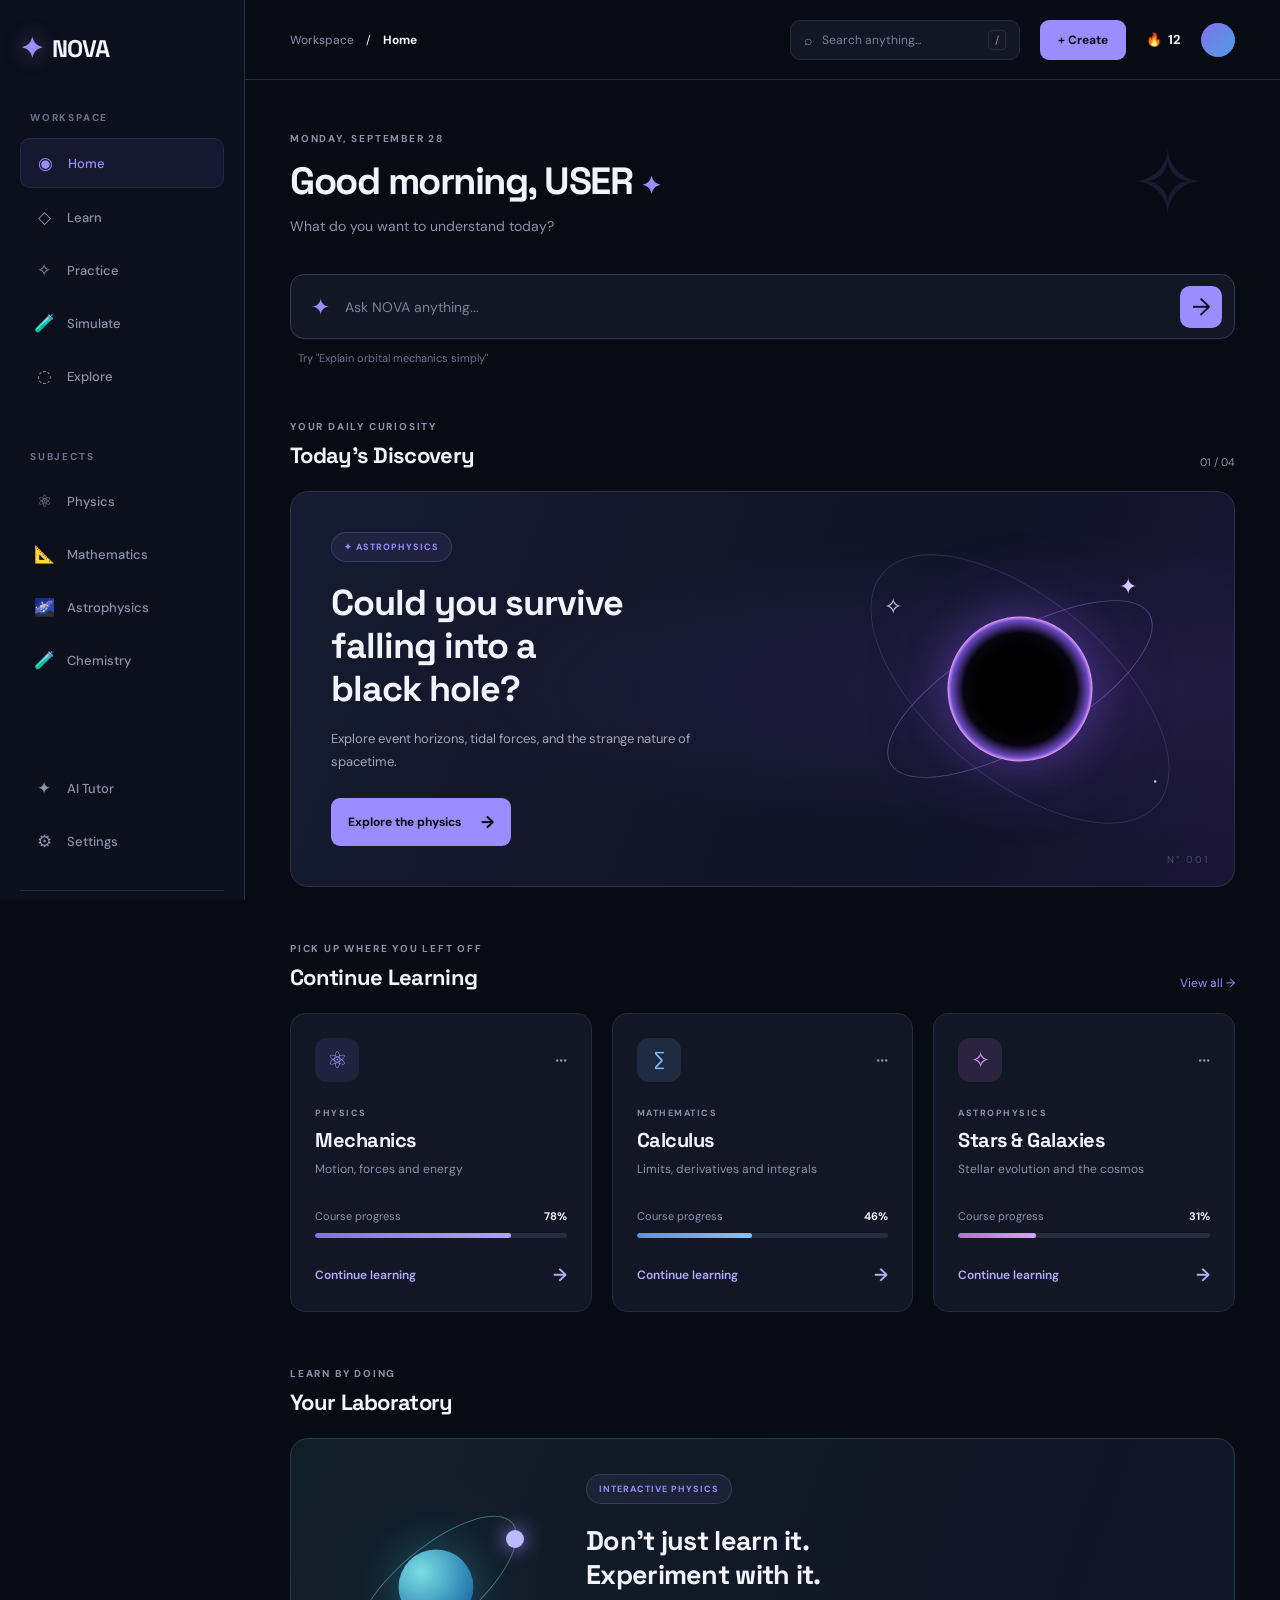
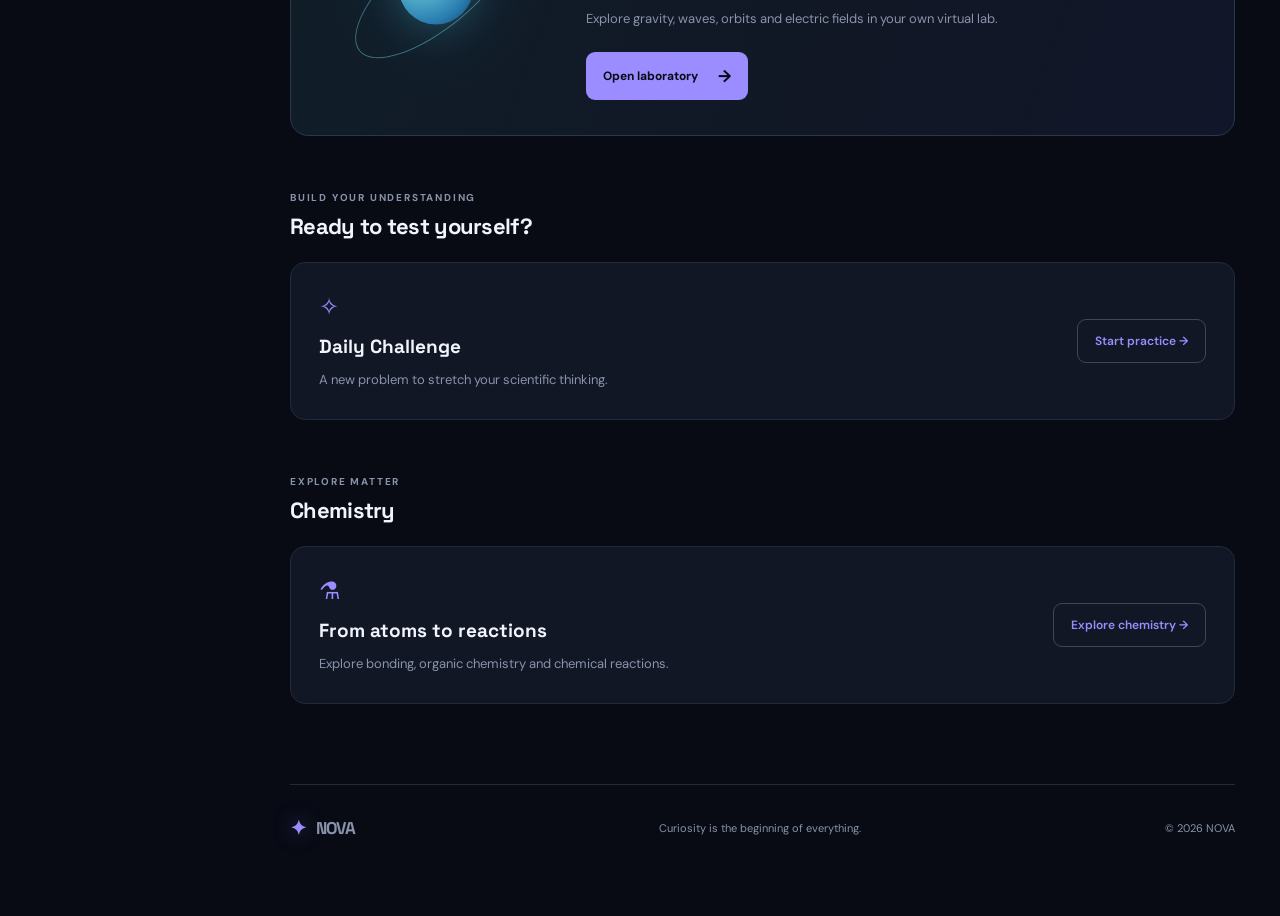
==== index.html @ d4493f66 "Add files via upload" ====
<!DOCTYPE html>
<html lang="en">

<head>
    <meta charset="UTF-8">
    <meta name="viewport" content="width=device-width, initial-scale=1.0">

    <title>NOVA | Learn Beyond</title>

    <meta name="description" content="Explore physics, mathematics, astrophysics and chemistry with NOVA.">

    <!-- Connect the CSS file -->
    <link rel="stylesheet" href="style.css">

    <!-- Space-inspired font -->
    <link rel="preconnect" href="https://fonts.googleapis.com">
    <link rel="preconnect" href="https://fonts.gstatic.com" crossorigin>
    <link
        href="https://fonts.googleapis.com/css2?family=DM+Sans:wght@400;500;600;700&family=Space+Grotesk:wght@400;500;600;700&display=swap"
        rel="stylesheet">
</head>

<body>

    <div class="planet-background"></div>

    <!-- SIDEBAR -->
    <aside class="sidebar">

        <a href="#" class="logo">
            <span class="logo-symbol">✦</span>
            NOVA
        </a>

        <p class="nav-label">WORKSPACE</p>

        <nav class="sidebar-nav">

            <a href="#home" class="nav-item active">
                <span>◉</span> Home
            </a>

            <a href="#learn" class="nav-item">
                <span>◇</span> Learn
            </a>

            <a href="#practice" class="nav-item">
                <span>✧</span> Practice
            </a>

            <a href="#lab" class="nav-item">
                <span>🧪</span> Simulate
            </a>

            <a href="#explore" class="nav-item">
                <span>◌</span> Explore
            </a>

        </nav>

        <div class="sidebar-divider"></div>

        <p class="nav-label">SUBJECTS</p>

        <nav class="sidebar-nav">

            <a href="#physics" class="nav-item">
                <span>⚛</span> Physics
            </a>

            <a href="#mathematics" class="nav-item">
                <span>📐</span> Mathematics
            </a>

            <a href="#astrophysics" class="nav-item">
                <span>🌌</span> Astrophysics
            </a>

            <a href="#chemistry" class="nav-item">
                <span>🧪</span> Chemistry
            </a>

        </nav>

        <div class="sidebar-spacer"></div>

        <div class="sidebar-divider"></div>

        <nav class="sidebar-nav">

            <a href="#ai-tutor" class="nav-item">
                <span>✦</span> AI Tutor
            </a>

            <button type="button" class="nav-item" id="settings-button"
                onclick="document.getElementById('settings-overlay').style.display='flex'">
                <span>⚙</span> Settings
            </button>

        </nav>

        <div class="sidebar-profile">
            <div class="avatar">A</div>

            <div>
                <strong>USER</strong>
                <p>Explorer</p>
            </div>

            <span class="profile-menu">···</span>
        </div>

    </aside>


    <!-- MAIN APPLICATION -->
    <div class="app">

        <!-- TOP BAR -->
        <header class="topbar">

            <div class="breadcrumb">
                <span class="muted">Workspace</span>
                <span>/</span>
                <strong>Home</strong>
            </div>

            <div class="topbar-right">

                <form class="search-box" id="search-form">
                    <span>⌕</span>

                    <input type="search" id="search-input" placeholder="Search anything..." aria-label="Search NOVA">

                    <span class="search-shortcut">/</span>
                </form>

                <button class="create-button" id="create-button">
                    + Create
                </button>

                <div class="streak">
                    <span>🔥</span>
                    <strong>12</strong>
                </div>

                <div class="top-avatar"></div>

            </div>

        </header>


        <!-- DASHBOARD CONTENT -->
        <main id="home" class="dashboard">

            <!-- WELCOME -->
            <section class="welcome">

                <div>
                    <p class="eyebrow">MONDAY, SEPTEMBER 28</p>

                    <h1>Good morning, USER <span>✦</span></h1>

                    <p class="welcome-subtitle">
                        What do you want to understand today?
                    </p>
                </div>

                <div class="welcome-decoration">
                    ✧
                </div>

            </section>


            <!-- ASK NOVA -->
            <section class="ask-section" id="ai-tutor">

                <form id="ask-form" class="ask-box">

                    <span class="ask-icon">✦</span>

                    <input type="text" id="ask-input" placeholder="Ask NOVA anything..."
                        aria-label="Ask NOVA a question">

                    <button type="submit" class="ask-button">
                        →
                    </button>

                </form>

                <p class="ask-hint">
                    Try "Explain orbital mechanics simply"
                </p>

            </section>


            <!-- TODAY'S DISCOVERY -->
            <section class="section" id="explore">

                <div class="section-heading">
                    <div>
                        <p class="eyebrow">YOUR DAILY CURIOSITY</p>
                        <h2>Today's Discovery</h2>
                    </div>

                    <span class="section-number">01 / 04</span>
                </div>

                <article class="discovery-card">

                    <div class="discovery-content">

                        <span class="discovery-tag">
                            ✦ ASTROPHYSICS
                        </span>

                        <h3>
                            Could you survive<br>
                            falling into a<br>
                            black hole?
                        </h3>

                        <p>
                            Explore event horizons, tidal forces,
                            and the strange nature of spacetime.
                        </p>

                        <a href="#astrophysics" class="primary-button">
                            Explore the physics <span>→</span>
                        </a>

                    </div>

                    <div class="discovery-visual">
                        <div class="orbit orbit-one"></div>
                        <div class="orbit orbit-two"></div>
                        <div class="black-hole"></div>
                        <div class="star star-one">✦</div>
                        <div class="star star-two">·</div>
                        <div class="star star-three">✧</div>
                    </div>

                    <span class="discovery-index">N° 001</span>

                </article>

            </section>


            <!-- CONTINUE LEARNING -->
            <section class="section" id="learn">

                <div class="section-heading">

                    <div>
                        <p class="eyebrow">PICK UP WHERE YOU LEFT OFF</p>
                        <h2>Continue Learning</h2>
                    </div>

                    <a href="#subjects" class="text-link">
                        View all <span>→</span>
                    </a>

                </div>

                <div class="learning-grid" id="subjects">

                    <!-- PHYSICS -->
                    <article class="learning-card" id="physics">

                        <div class="card-top">
                            <span class="subject-icon physics-icon">⚛</span>
                            <span class="card-menu">···</span>
                        </div>

                        <p class="card-category">PHYSICS</p>

                        <h3>Mechanics</h3>

                        <p class="card-description">
                            Motion, forces and energy
                        </p>

                        <div class="progress-info">
                            <span>Course progress</span>
                            <strong>78%</strong>
                        </div>

                        <div class="progress-track">
                            <div class="progress-fill physics-progress"></div>
                        </div>

                        <a href="#physics" class="card-link">
                            Continue learning <span>→</span>
                        </a>

                    </article>


                    <!-- MATHEMATICS -->
                    <article class="learning-card" id="mathematics">

                        <div class="card-top">
                            <span class="subject-icon maths-icon">∑</span>
                            <span class="card-menu">···</span>
                        </div>

                        <p class="card-category">MATHEMATICS</p>

                        <h3>Calculus</h3>

                        <p class="card-description">
                            Limits, derivatives and integrals
                        </p>

                        <div class="progress-info">
                            <span>Course progress</span>
                            <strong>46%</strong>
                        </div>

                        <div class="progress-track">
                            <div class="progress-fill maths-progress"></div>
                        </div>

                        <a href="#mathematics" class="card-link">
                            Continue learning <span>→</span>
                        </a>

                    </article>


                    <!-- ASTROPHYSICS -->
                    <article class="learning-card" id="astrophysics">

                        <div class="card-top">
                            <span class="subject-icon astro-icon">✧</span>
                            <span class="card-menu">···</span>
                        </div>

                        <p class="card-category">ASTROPHYSICS</p>

                        <h3>Stars & Galaxies</h3>

                        <p class="card-description">
                            Stellar evolution and the cosmos
                        </p>

                        <div class="progress-info">
                            <span>Course progress</span>
                            <strong>31%</strong>
                        </div>

                        <div class="progress-track">
                            <div class="progress-fill astro-progress"></div>
                        </div>

                        <a href="#astrophysics" class="card-link">
                            Continue learning <span>→</span>
                        </a>

                    </article>

                </div>

            </section>


            <!-- LABORATORY -->
            <section class="section" id="lab">

                <div class="section-heading">
                    <div>
                        <p class="eyebrow">LEARN BY DOING</p>
                        <h2>Your Laboratory</h2>
                    </div>
                </div>

                <article class="lab-card">

                    <div class="lab-visual">
                        <div class="lab-orbit"></div>
                        <div class="lab-planet"></div>
                        <div class="lab-moon"></div>
                    </div>

                    <div class="lab-content">

                        <span class="discovery-tag">
                            INTERACTIVE PHYSICS
                        </span>

                        <h3>Don't just learn it.<br>Experiment with it.</h3>

                        <p>
                            Explore gravity, waves, orbits and
                            electric fields in your own virtual lab.
                        </p>

                        <a href="#lab" class="primary-button">
                            Open laboratory <span>→</span>
                        </a>

                    </div>

                </article>

            </section>


            <!-- PRACTICE -->
            <section class="section" id="practice">

                <div class="section-heading">
                    <div>
                        <p class="eyebrow">BUILD YOUR UNDERSTANDING</p>
                        <h2>Ready to test yourself?</h2>
                    </div>
                </div>

                <div class="practice-card">
                    <div>
                        <span class="practice-icon">✧</span>
                        <h3>Daily Challenge</h3>
                        <p>
                            A new problem to stretch your scientific thinking.
                        </p>
                    </div>

                    <a href="#practice" class="secondary-button">
                        Start practice →
                    </a>
                </div>

            </section>


            <!-- CHEMISTRY -->
            <section class="section" id="chemistry">

                <div class="section-heading">
                    <div>
                        <p class="eyebrow">EXPLORE MATTER</p>
                        <h2>Chemistry</h2>
                    </div>
                </div>

                <div class="practice-card">
                    <div>
                        <span class="practice-icon">⚗</span>
                        <h3>From atoms to reactions</h3>
                        <p>
                            Explore bonding, organic chemistry and chemical reactions.
                        </p>
                    </div>

                    <a href="#chemistry" class="secondary-button">
                        Explore chemistry →
                    </a>
                </div>

            </section>


            <!-- FOOTER -->
            <footer class="footer">
                <a href="#home" class="logo">
                    <span class="logo-symbol">✦</span>
                    NOVA
                </a>

                <p>Curiosity is the beginning of everything.</p>

                <span>© 2026 NOVA</span>
            </footer>

        </main>

    </div>


    <!-- Connect JavaScript -->
    <!-- APPEARANCE SETTINGS PANEL -->

    <div class="settings-overlay" id="settings-overlay">

        <section class="settings-panel" id="settings-panel" role="dialog" aria-modal="true"
            aria-labelledby="settings-title">

            <div class="settings-header">
                <div>
                    <p class="eyebrow">PERSONALISE YOUR UNIVERSE</p>
                    <h2 id="settings-title">Appearance</h2>
                </div>
                <button class="settings-close" id="settings-close"
                    onclick="document.getElementById('settings-overlay').style.display='none'"
                    aria-label="Close settings">
                    ×
                </button>
            </div>

            <!-- THEMES -->
            <div class="settings-section">
                <h3>Choose your universe</h3>
                <p class="settings-description">
                    Every universe has its own colours and background.
                </p>

                <div class="theme-grid">

                    <button class="theme-option" data-theme="nova">
                        <span class="theme-preview preview-nova">
                            <span>✦</span>
                        </span>
                        <span class="theme-name">NOVA</span>
                        <span class="theme-subtitle">Cosmic purple</span>
                    </button>

                    <button class="theme-option" data-theme="ocean">
                        <span class="theme-preview preview-ocean">
                            <span>≈</span>
                        </span>
                        <span class="theme-name">Ocean</span>
                        <span class="theme-subtitle">Deep blue</span>
                    </button>

                    <button class="theme-option" data-theme="midnight">
                        <span class="theme-preview preview-midnight">
                            <span>☾</span>
                        </span>
                        <span class="theme-name">Midnight</span>
                        <span class="theme-subtitle">Dark minimal</span>
                    </button>

                    <button class="theme-option" data-theme="forest">
                        <span class="theme-preview preview-forest">
                            <span>♧</span>
                        </span>
                        <span class="theme-name">Forest</span>
                        <span class="theme-subtitle">Emerald green</span>
                    </button>

                    <button class="theme-option" data-theme="solar">
                        <span class="theme-preview preview-solar">
                            <span>☼</span>
                        </span>
                        <span class="theme-name">Solar</span>
                        <span class="theme-subtitle">Solar flare</span>
                    </button>

                </div>
            </div>

            <!-- LIGHT AND DARK MODE -->
            <div class="settings-section">
                <h3>Appearance mode</h3>

                <div class="mode-options">

                    <button class="mode-option" data-mode="dark">
                        <span>☾</span>
                        Dark
                    </button>

                    <button class="mode-option" data-mode="light">
                        <span>☀</span>
                        Light
                    </button>

                </div>
            </div>

            <!-- ACCENT COLOUR -->
            <div class="settings-section">
                <h3>Accent colour</h3>
                <p class="settings-description">
                    Choose the colour of your buttons, highlights and icons.
                </p>

                <div class="accent-options">

                    <button class="accent-option" data-accent="#9b8cff" style="--swatch: #9b8cff"
                        aria-label="Purple accent"></button>

                    <button class="accent-option" data-accent="#43c6f5" style="--swatch: #43c6f5"
                        aria-label="Blue accent"></button>

                    <button class="accent-option" data-accent="#61d6a0" style="--swatch: #61d6a0"
                        aria-label="Green accent"></button>

                    <button class="accent-option" data-accent="#ff9565" style="--swatch: #ff9565"
                        aria-label="Orange accent"></button>

                    <button class="accent-option" data-accent="#f071b8" style="--swatch: #f071b8"
                        aria-label="Pink accent"></button>

                </div>

                <button class="reset-appearance" id="reset-appearance">
                    Reset appearance
                </button>
            </div>

        </section>

    </div>

    <!-- Connect JavaScript -->
    <script src="script.js"></script>

</body>

</html>
---- style.css ----
/* =====================================
   1. GLOBAL SETTINGS
===================================== */

/* =====================================
   1. NOVA DEFAULT THEME
===================================== */

:root {
    --background: #080b14;
    --sidebar: #0c101c;
    --surface: #111725;
    --surface-hover: #171f30;
    --border: #222b3d;

    --text: #f2f4fc;
    --muted: #8993a9;

    --purple: #9b8cff;
    --blue: #7aabff;
    --cyan: #6fe4e0;

    --accent: var(--purple);

    --theme-background: url("./images/planet.jpg");
}

/* =====================================
   2. OCEAN THEME
===================================== */

:root[data-theme="ocean"] {
    --background: #07111e;
    --sidebar: #091827;
    --surface: #0e2032;
    --surface-hover: #142b40;
    --border: #1e3a52;

    --text: #e8f5ff;
    --muted: #8baabd;

    --accent: #43c6f5;
    --purple: var(--accent);
    --blue: #64aaff;
    --cyan: #6fe4e0;

    --theme-background: url("./images/ocean.jpg");
}

/* =====================================
   3. MIDNIGHT THEME
===================================== */

:root[data-theme="midnight"] {
    --background: #050507;
    --sidebar: #09090e;
    --surface: #101015;
    --surface-hover: #1a1a23;
    --border: #292934;

    --text: #f1f1f7;
    --muted: #9292a5;

    --accent: #b3b3c7;
    --purple: var(--accent);
    --blue: #9292b8;
    --cyan: #c5c5d8;

    --theme-background: url("./images/midnight.jpg");
}

/* =====================================
   4. FOREST THEME
===================================== */

:root[data-theme="forest"] {
    --background: #09130f;
    --sidebar: #0c1a14;
    --surface: #12221a;
    --surface-hover: #1a3024;
    --border: #294333;

    --text: #eaf7ef;
    --muted: #91ad9b;

    --accent: #61d6a0;
    --purple: var(--accent);
    --blue: #91d8b4;
    --cyan: #a0edca;

    --theme-background: url("./images/forest.jpg");
}

/* =====================================
   5. SOLAR THEME
===================================== */

:root[data-theme="solar"] {
    --background: #160d0b;
    --sidebar: #20110e;
    --surface: #291714;
    --surface-hover: #382019;
    --border: #543127;

    --text: #fff0e9;
    --muted: #c19a8c;

    --accent: #ff9565;
    --purple: var(--accent);
    --blue: #ffb16d;
    --cyan: #ffcc91;

    --theme-background: url("./images/solar.jpg");
}

/* =====================================
   6. LIGHT MODE
===================================== */

:root[data-mode="light"] {
    --background: #f3f5fa;
    --sidebar: #ffffff;
    --surface: #ffffff;
    --surface-hover: #e9edf5;
    --border: #dce2ed;

    --text: #172033;
    --muted: #65718a;
}

/* LIGHT MODE */

:root[data-mode="light"] {
    --background: #f3f5fa;
    --sidebar: #ffffff;
    --surface: #ffffff;
    --surface-hover: #e9edf5;
    --border: #dce2ed;

    --text: #172033;
    --muted: #65718a;
}

* {
    margin: 0;
    padding: 0;
    box-sizing: border-box;
}

html {
    scroll-behavior: smooth;
    scroll-padding-top: 90px;
}

body {

    font-family: "DM Sans", sans-serif;
    background: var(--background);
    color: var(--text);
    min-height: 100vh;
    font-size: 14px;
    position: relative;

}

header,
main,
footer,
.sidebar,
.topbar {
    position: relative;
    z-index: 1;
}

h1,
h2,
h3,
.logo {
    font-family: "Space Grotesk", sans-serif;
}

a {
    text-decoration: none;
    color: inherit;
}

button,
input {
    font: inherit;
}

button,
a {
    -webkit-tap-highlight-color: transparent;
}

button {
    cursor: pointer;
}

::selection {
    background: #7664e5;
    color: white;
}


/* =====================================
   2. SIDEBAR
===================================== */

.sidebar {
    position: fixed;
    top: 0;
    left: 0;
    width: 245px;
    height: 100vh;

    display: flex;
    flex-direction: column;

    padding: 30px 20px;

    background: var(--sidebar);
    border-right: 1px solid var(--border);

    z-index: 100;
    overflow-y: auto;
}

.logo {
    display: flex;
    align-items: center;
    gap: 10px;

    font-size: 24px;
    font-weight: 700;
    letter-spacing: -1px;

    margin-bottom: 45px;
}

.logo-symbol {
    color: var(--purple);
    font-size: 28px;

    text-shadow: 0 0 20px #9b8cff80;
}

.nav-label {
    font-size: 10px;
    font-weight: 700;
    letter-spacing: 1.8px;

    color: #69748c;

    margin: 0 0 14px 10px;
}

.sidebar-nav {
    display: flex;
    flex-direction: column;
    gap: 5px;
}

.nav-item {
    display: flex;
    align-items: center;
    gap: 13px;

    padding: 13px 14px;
    border-radius: 10px;

    color: var(--muted);
    font-size: 13px;
    font-weight: 500;

    transition: 0.2s ease;
}

.nav-item span {
    font-size: 17px;
    width: 20px;
    text-align: center;
}

.nav-item:hover {
    background: var(--surface-hover);
    color: var(--text);
}

.nav-item {
    width: 100%;
    border: none;
    background: transparent;
    text-align: left;
    font-family: inherit;
    cursor: pointer;
}

.nav-item.active {
    background: #8270ed18;
    color: var(--purple);
    border: 1px solid #8270ed25;
}

.sidebar-divider {
    height: 1px;
    background: var(--border);
    margin: 25px 0;
}

.sidebar-spacer {
    flex: 1;
    min-height: 30px;
}

.sidebar-profile {
    display: flex;
    align-items: center;
    gap: 12px;

    margin-top: 25px;
    padding: 15px 5px 0;

    border-top: 1px solid var(--border);
}

.avatar,
.top-avatar {
    display: grid;
    place-items: center;

    width: 38px;
    height: 38px;
    border-radius: 50%;

    background: linear-gradient(135deg, #8171e8, #4c9fe6);
    color: white;

    font-weight: 700;
}

.sidebar-profile strong {
    font-size: 13px;
}

.sidebar-profile p {
    color: var(--muted);
    font-size: 11px;
    margin-top: 3px;
}

.profile-menu {
    margin-left: auto;
    color: var(--muted);
    font-size: 20px;
}


/* =====================================
   3. MAIN APPLICATION AND TOPBAR
===================================== */

.app {
    margin-left: 245px;
    min-height: 100vh;

    position: relative;
    z-index: 1;
}

.topbar {
    height: 80px;

    display: flex;
    align-items: center;
    justify-content: space-between;

    padding: 0 45px;

    border-bottom: 1px solid var(--border);
    background: var(--background);

    position: sticky;
    top: 0;
    z-index: 50;

    backdrop-filter: blur(20px);
}

.breadcrumb {
    display: flex;
    align-items: center;
    gap: 12px;

    font-size: 12px;
}

.muted {
    color: var(--muted);
}

.topbar-right {
    display: flex;
    align-items: center;
    gap: 20px;
}

.search-box {
    display: flex;
    align-items: center;
    gap: 10px;

    width: 230px;
    height: 40px;

    padding: 0 13px;

    background: var(--surface);
    border: 1px solid var(--border);
    border-radius: 10px;

    color: var(--muted);
}

.search-box input {
    width: 100%;
    min-width: 0;

    background: transparent;
    border: none;
    outline: none;

    color: var(--text);
    font-size: 12px;
}

.search-box input::placeholder {
    color: #78839a;
}

.search-shortcut {
    border: 1px solid var(--border);
    border-radius: 4px;

    padding: 2px 6px;
    font-size: 11px;
}

.create-button {
    background: var(--purple);
    color: #0b0b16;

    border: none;
    border-radius: 9px;

    padding: 12px 18px;

    font-size: 12px;
    font-weight: 700;

    transition: 0.2s;
}

.create-button:hover {
    background: #b5aaff;
    transform: translateY(-1px);
}

.streak {
    display: flex;
    align-items: center;
    gap: 6px;

    font-size: 13px;
}

.top-avatar {
    width: 34px;
    height: 34px;
    font-size: 13px;
}


/* =====================================
   4. DASHBOARD WIDTH AND SPACING
===================================== */

.dashboard {
    max-width: 1450px;
    margin: 0 auto;
    padding: 45px;
}

.section {
    margin-top: 55px;
}

.eyebrow {
    font-size: 10px;
    font-weight: 700;
    letter-spacing: 1.8px;
    color: var(--muted);
}

.section-heading {
    display: flex;
    justify-content: space-between;
    align-items: end;

    margin-bottom: 22px;
}

.section-heading h2 {
    font-size: 22px;
    letter-spacing: -0.7px;

    margin-top: 8px;
}

.section-number {
    font-size: 11px;
    color: var(--muted);
}


/* =====================================
   5. WELCOME SECTION
===================================== */

.welcome {
    display: flex;
    justify-content: space-between;
    align-items: center;

    position: relative;
    margin-bottom: 32px;
}

.welcome h1 {
    font-size: clamp(27px, 3vw, 38px);
    letter-spacing: -1.5px;

    margin-top: 12px;
}

.welcome h1 span {
    color: var(--purple);
    font-size: 24px;
}

.welcome-subtitle {
    color: var(--muted);
    margin-top: 12px;
    font-size: 14px;
}

.welcome-decoration {
    font-size: 90px;
    color: #9b8cff20;
    padding-right: 30px;
}


/* =====================================
   6. ASK NOVA
===================================== */

.ask-section {
    margin-bottom: 50px;
}

.ask-box {
    display: flex;
    align-items: center;
    gap: 15px;

    padding: 10px 12px 10px 20px;

    min-height: 65px;

    background: var(--surface);
    border: 1px solid #343c53;
    border-radius: 14px;

    transition: border 0.2s, box-shadow 0.2s;
}

.ask-box:focus-within {
    border-color: var(--purple);
    box-shadow: 0 0 25px #9b8cff12;
}

.ask-icon {
    color: var(--purple);
    font-size: 23px;
}

.ask-box input {
    flex: 1;
    min-width: 0;

    background: transparent;
    border: none;
    outline: none;

    color: var(--text);
    font-size: 14px;
}

.ask-box input::placeholder {
    color: #78839a;
}

.ask-button {
    width: 42px;
    height: 42px;

    border: none;
    border-radius: 10px;

    background: var(--purple);
    color: #080b14;

    font-size: 24px;

    transition: 0.2s;
}

.ask-button:hover {
    background: #b5aaff;
    transform: translateX(2px);
}

.ask-hint {
    margin: 12px 0 0 8px;
    color: #68738b;
    font-size: 11px;
}


/* =====================================
   7. TODAY'S DISCOVERY CARD
===================================== */

.discovery-card {
    min-height: 350px;

    position: relative;
    overflow: hidden;

    display: flex;
    align-items: center;

    background:
        radial-gradient(ellipse at 80% 50%, #30235b80 0%, transparent 55%),
        linear-gradient(110deg, #151b30, #101426 65%, #1a1534);

    border: 1px solid #34304f;
    border-radius: 18px;

    padding: 40px;
}

.discovery-content {
    position: relative;
    z-index: 5;
    max-width: 480px;
}

.discovery-tag {
    display: inline-block;

    color: var(--purple);
    background: #9b8cff15;
    border: 1px solid #9b8cff35;
    border-radius: 30px;

    padding: 8px 12px;

    font-size: 9px;
    font-weight: 700;
    letter-spacing: 1px;
}

.discovery-content h3 {
    font-size: clamp(26px, 3vw, 36px);
    line-height: 1.2;
    letter-spacing: -1px;

    margin-top: 20px;
}

.discovery-content p {
    color: #a0a8be;
    font-size: 13px;
    line-height: 1.8;

    max-width: 380px;
    margin: 15px 0 25px;
}

.primary-button {
    display: inline-flex;
    align-items: center;
    gap: 20px;

    padding: 13px 17px;

    background: var(--purple);
    color: #080b14;

    border-radius: 9px;
    font-size: 12px;
    font-weight: 700;

    transition: 0.2s;
}

.primary-button:hover {
    background: #b5aaff;
    transform: translateY(-2px);
}

.primary-button span {
    font-size: 17px;
}

.discovery-index {
    position: absolute;
    right: 25px;
    bottom: 20px;

    color: #a0a8be60;
    font-size: 10px;
    letter-spacing: 2px;
}


/* Black hole illustration */

.discovery-visual {
    position: absolute;
    width: 390px;
    height: 390px;

    right: 2%;
    top: 50%;
    transform: translateY(-50%);
}

.black-hole {
    position: absolute;
    width: 145px;
    height: 145px;

    top: 50%;
    left: 50%;
    transform: translate(-50%, -50%);

    border-radius: 50%;

    background: radial-gradient(circle,
            #000 42%,
            #070511 55%,
            #6c4bc5 67%,
            #f0a5ff 71%,
            transparent 74%);

    box-shadow:
        0 0 45px #8d5bff60,
        0 0 100px #8d5bff25;
}

.orbit {
    position: absolute;

    width: 300px;
    height: 110px;

    top: 50%;
    left: 50%;

    border: 1px solid #a88aff65;
    border-radius: 50%;

    transform: translate(-50%, -50%) rotate(-30deg);
}

.orbit-two {
    width: 360px;
    height: 180px;

    transform: translate(-50%, -50%) rotate(40deg);
    border-color: #a88aff30;
}

.star {
    position: absolute;
    color: #d5c8ff;
    font-size: 22px;
}

.star-one {
    top: 20%;
    right: 20%;
}

.star-two {
    top: 70%;
    right: 15%;
}

.star-three {
    top: 25%;
    left: 15%;
}


/* =====================================
   8. LEARNING CARDS
===================================== */

.learning-grid {
    display: grid;
    grid-template-columns: repeat(3, minmax(0, 1fr));
    gap: 20px;
}

.learning-card {
    min-width: 0;

    padding: 24px;

    background: var(--surface);
    border: 1px solid var(--border);
    border-radius: 15px;

    transition: 0.25s;
}

.learning-card:hover {
    transform: translateY(-4px);
    background: var(--surface-hover);
    border-color: #414b65;
}

.card-top {
    display: flex;
    justify-content: space-between;
    align-items: center;
}

.subject-icon {
    display: grid;
    place-items: center;

    width: 44px;
    height: 44px;

    border-radius: 12px;
    font-size: 23px;
}

.physics-icon {
    background: #8a7aff20;
    color: #a99cff;
}

.maths-icon {
    background: #6faeff20;
    color: #80b8ff;
}

.astro-icon {
    background: #d17bff20;
    color: #d9a0ff;
}

.card-menu {
    font-size: 22px;
    color: var(--muted);
}

.card-category {
    font-size: 9px;
    font-weight: 700;
    letter-spacing: 1.5px;

    color: var(--muted);
    margin-top: 25px;
}

.learning-card h3 {
    font-size: 20px;
    margin-top: 8px;
    letter-spacing: -0.5px;
}

.card-description {
    font-size: 12px;
    color: var(--muted);
    margin-top: 8px;

    min-height: 18px;
}

.progress-info {
    display: flex;
    justify-content: space-between;

    margin-top: 30px;
    margin-bottom: 10px;

    font-size: 11px;
    color: var(--muted);
}

.progress-info strong {
    color: var(--text);
}

.progress-track {
    width: 100%;
    height: 5px;

    background: #252d3e;
    border-radius: 10px;
    overflow: hidden;
}

.progress-fill {
    height: 100%;
    border-radius: 10px;
}

.physics-progress {
    width: 78%;
    background: linear-gradient(90deg, #8270ed, #b1a4ff);
}

.maths-progress {
    width: 46%;
    background: linear-gradient(90deg, #5295e8, #85c3ff);
}

.astro-progress {
    width: 31%;
    background: linear-gradient(90deg, #ad70e8, #d5a2ff);
}

.card-link {
    display: flex;
    justify-content: space-between;
    align-items: center;

    margin-top: 25px;

    font-size: 12px;
    font-weight: 600;
    color: #b7aaff;

    transition: 0.2s;
}

.card-link:hover {
    color: white;
}

.card-link span {
    font-size: 18px;
}


/* =====================================
   9. LABORATORY CARD
===================================== */

.lab-card {
    display: flex;
    align-items: center;
    gap: 40px;

    min-height: 280px;

    background:
        linear-gradient(110deg, #101e28, #111725 60%, #12162a);

    border: 1px solid #273a4b;
    border-radius: 18px;

    overflow: hidden;
    padding: 35px;
}

.lab-content {
    flex: 1;
}

.lab-content h3 {
    font-size: 27px;
    line-height: 1.25;
    letter-spacing: -0.7px;

    margin-top: 20px;
}

.lab-content p {
    max-width: 430px;

    color: var(--muted);
    font-size: 13px;
    line-height: 1.8;

    margin: 15px 0 22px;
}


/* Orbit illustration */

.lab-visual {
    position: relative;
    flex: 0 0 220px;

    width: 220px;
    height: 220px;

    border-radius: 50%;

    background: radial-gradient(circle,
            #1b496030,
            transparent 70%);
}

.lab-orbit {
    position: absolute;

    width: 200px;
    height: 80px;

    top: 50%;
    left: 50%;

    border: 1px solid #70d8e075;
    border-radius: 50%;

    transform: translate(-50%, -50%) rotate(-40deg);
}

.lab-planet {
    position: absolute;

    width: 75px;
    height: 75px;

    top: 50%;
    left: 50%;

    transform: translate(-50%, -50%);

    background: radial-gradient(circle at 30% 30%,
            #7adfe4,
            #287baf 70%,
            #14395b);

    border-radius: 50%;
    box-shadow: 0 0 40px #54c9e350;
}

.lab-moon {
    position: absolute;

    width: 18px;
    height: 18px;

    top: 24%;
    right: 10%;

    border-radius: 50%;
    background: #c0b8ff;

    box-shadow: 0 0 20px #9b8cff;
}


/* =====================================
   10. PRACTICE AND CHEMISTRY CARDS
===================================== */

.text-link {
    color: var(--purple);
    font-size: 12px;
}

.practice-card {
    display: flex;
    justify-content: space-between;
    align-items: center;
    gap: 25px;

    padding: 28px;

    background: var(--surface);
    border: 1px solid var(--border);
    border-radius: 15px;
}

.practice-icon {
    display: inline-block;
    font-size: 24px;
    color: var(--purple);
    margin-bottom: 12px;
}

.practice-card h3 {
    font-size: 19px;
}

.practice-card p {
    margin-top: 10px;
    color: var(--muted);
    font-size: 13px;
    line-height: 1.7;
}

.secondary-button {
    flex-shrink: 0;

    display: inline-block;

    padding: 13px 17px;

    border: 1px solid #47415e;
    border-radius: 9px;

    color: var(--purple);
    font-size: 12px;
    font-weight: 600;

    transition: 0.2s;
}

.secondary-button:hover {
    background: #9b8cff15;
    border-color: var(--purple);
}


/* =====================================
   11. FOOTER
===================================== */

.footer {
    display: flex;
    align-items: center;
    justify-content: space-between;
    gap: 20px;

    margin-top: 80px;
    padding: 30px 0;

    border-top: 1px solid var(--border);

    color: var(--muted);
    font-size: 11px;
}

.footer .logo {
    font-size: 17px;
    margin: 0;
}

.footer .logo-symbol {
    font-size: 20px;
}


/* =====================================
   12. RESPONSIVE DESIGN
===================================== */

@media (max-width: 1200px) {

    .dashboard {
        padding: 35px 30px;
    }

    .topbar {
        padding: 0 30px;
    }

    .learning-grid {
        grid-template-columns: repeat(2, minmax(0, 1fr));
    }

    .discovery-visual {
        right: -10%;
        opacity: 0.7;
    }

}

@media (max-width: 900px) {

    .sidebar {
        width: 80px;
        padding: 25px 12px;
    }

    .sidebar .logo {
        justify-content: center;
        font-size: 0;
    }

    .sidebar .logo-symbol {
        font-size: 30px;
    }

    .nav-label,
    .nav-item,
    .sidebar-profile,
    .sidebar-divider {
        font-size: 0;
    }

    .nav-label {
        display: none;
    }

    .sidebar-nav {
        align-items: center;
    }

    .nav-item {
        justify-content: center;
        width: 48px;
        height: 48px;
        padding: 0;
    }

    .nav-item span {
        font-size: 20px;
    }

    .sidebar-profile {
        justify-content: center;
    }

    .sidebar-profile .avatar {
        flex-shrink: 0;
    }

    .app {
        margin-left: 80px;
    }

    .topbar {
        padding: 0 20px;
    }

    .breadcrumb {
        display: none;
    }

    .discovery-visual {
        opacity: 0.4;
        right: -20%;
    }

}

@media (max-width: 600px) {

    .sidebar {
        display: none;
    }

    .app {
        margin-left: 0;
    }

    .topbar {
        height: 65px;
        padding: 0 15px;
    }

    .topbar-right {
        gap: 10px;
        width: 100%;
    }

    .search-box {
        flex: 1;
        width: auto;
    }

    .create-button {
        padding: 10px;
        font-size: 11px;
    }

    .streak {
        display: none;
    }

    .dashboard {
        padding: 30px 18px;
    }

    .welcome h1 {
        font-size: 27px;
    }

    .welcome-decoration {
        display: none;
    }

    .section {
        margin-top: 40px;
    }

    .section-heading h2 {
        font-size: 20px;
    }

    .discovery-card {
        min-height: 420px;
        padding: 25px;
        align-items: flex-start;
    }

    .discovery-content {
        max-width: 100%;
    }

    .discovery-content h3 {
        font-size: 29px;
    }

    .discovery-visual {
        width: 260px;
        height: 260px;

        top: auto;
        bottom: -90px;
        right: -40px;

        transform: none;
        opacity: 0.5;
    }

    .black-hole {
        width: 100px;
        height: 100px;
    }

    .orbit {
        width: 240px;
        height: 90px;
    }

    .orbit-two {
        width: 260px;
        height: 130px;
    }

    .learning-grid {
        grid-template-columns: 1fr;
    }

    .learning-card {
        padding: 22px;
    }

    .lab-card {
        flex-direction: column;
        align-items: flex-start;
        padding: 25px;
        gap: 20px;
    }

    .lab-visual {
        align-self: center;
        flex-basis: 180px;
        width: 180px;
        height: 180px;
    }

    .lab-orbit {
        width: 170px;
    }

    .lab-content h3 {
        font-size: 24px;
    }

    .practice-card {
        flex-direction: column;
        align-items: flex-start;
    }

    .footer {
        flex-direction: column;
        align-items: flex-start;
    }

    /* =====================================
   13. NOVA PLANET BACKGROUND
===================================== */

}

/*background*/
/* NOVA PLANET BACKGROUND */

.planet-background {
    position: fixed;

    /* Fill the right half of the screen */
    top: 0;
    right: 0;

    width: 55vw;
    height: 100vh;

    background-image: var(--theme-background);
    background-size: cover;
    background-position: center;
    background-repeat: no-repeat;

    /* Fade the edges into the page */
    /* Softer fade on all edges */
    -webkit-mask-image:
        linear-gradient(to right, transparent 0%, black 45%, black 100%),
        linear-gradient(to bottom, transparent 0%, black 30%, black 75%, transparent 100%);

    mask-image:
        linear-gradient(to right, transparent 0%, black 45%, black 100%),
        linear-gradient(to bottom, transparent 0%, black 30%, black 75%, transparent 100%);

    mask-composite: intersect;
    -webkit-mask-composite: source-in;

    opacity: 0.6;

    z-index: 0;
    pointer-events: none;
}

/* =====================================
   NOVA APPEARANCE SETTINGS
===================================== */

/* Overlay */

.settings-overlay {
    position: fixed;
    inset: 0;

    display: none;
    justify-content: flex-end;

    background: rgba(0, 0, 0, 0.55);
    backdrop-filter: blur(5px);

    z-index: 1000;
}

.settings-overlay.open {
    display: flex;
}

/* Settings panel */

.settings-panel {
    width: 430px;
    max-width: 100%;
    height: 100%;

    overflow-y: auto;

    padding: 35px;

    background: var(--sidebar);
    color: var(--text);

    border-left: 1px solid var(--border);

    box-shadow: -20px 0 80px #00000030;

    animation: settingsSlideIn 0.25s ease;
}

@keyframes settingsSlideIn {
    from {
        transform: translateX(30px);
        opacity: 0;
    }

    to {
        transform: translateX(0);
        opacity: 1;
    }
}

/* Header */

.settings-header {
    display: flex;
    justify-content: space-between;
    align-items: flex-start;

    margin-bottom: 35px;
}

.settings-header h2 {
    font-size: 28px;
    margin-top: 10px;
}

.settings-close {
    width: 38px;
    height: 38px;

    border: 1px solid var(--border);
    border-radius: 10px;

    background: var(--surface);
    color: var(--text);

    font-size: 25px;

    cursor: pointer;
    transition: 0.2s;
}

.settings-close:hover {
    background: var(--surface-hover);
    border-color: var(--accent);
}

/* Sections */

.settings-section {
    margin-bottom: 35px;
}

.settings-section h3 {
    font-size: 15px;
    margin-bottom: 8px;
}

.settings-description {
    color: var(--muted);
    font-size: 12px;
    line-height: 1.6;

    margin-bottom: 18px;
}

/* Theme cards */

.theme-grid {
    display: grid;
    grid-template-columns: repeat(2, minmax(0, 1fr));
    gap: 12px;
}

.theme-option {
    display: flex;
    flex-direction: column;
    align-items: flex-start;

    padding: 10px;

    background: var(--surface);
    border: 1px solid var(--border);
    border-radius: 13px;

    color: var(--text);
    text-align: left;

    cursor: pointer;
    transition: 0.2s;
}

.theme-option:hover {
    background: var(--surface-hover);
    transform: translateY(-2px);
}

.theme-option.selected {
    border: 2px solid var(--accent);
    padding: 9px;

    box-shadow: 0 0 20px color-mix(in srgb, var(--accent) 12%, transparent);
}

/* Theme previews */

.theme-preview {
    display: grid;
    place-items: center;

    width: 100%;
    height: 90px;

    margin-bottom: 12px;

    border-radius: 8px;

    font-size: 32px;
    overflow: hidden;
}

.preview-nova {
    background:
        radial-gradient(circle at 70% 50%, #49318d, transparent 60%),
        #080b14;
    color: #b8aaff;
}

.preview-ocean {
    background:
        radial-gradient(circle at 70% 50%, #17608a, transparent 60%),
        #07111e;
    color: #43c6f5;
}

.preview-midnight {
    background:
        radial-gradient(circle at 70% 50%, #30303c, transparent 60%),
        #050507;
    color: #b3b3c7;
}

.preview-forest {
    background:
        radial-gradient(circle at 70% 50%, #205c3e, transparent 60%),
        #09130f;
    color: #61d6a0;
}

.preview-solar {
    background:
        radial-gradient(circle at 70% 50%, #a33e20, transparent 60%),
        #160d0b;
    color: #ff9565;
}

.theme-name {
    font-size: 13px;
    font-weight: 700;
}

.theme-subtitle {
    color: var(--muted);
    font-size: 10px;
    margin-top: 4px;
}

/* Light and dark mode */

.mode-options {
    display: grid;
    grid-template-columns: 1fr 1fr;
    gap: 12px;
}

.mode-option {
    display: flex;
    justify-content: center;
    align-items: center;
    gap: 10px;

    padding: 15px;

    background: var(--surface);
    border: 1px solid var(--border);
    border-radius: 10px;

    color: var(--text);
    font-size: 13px;
    font-weight: 600;

    cursor: pointer;
    transition: 0.2s;
}

.mode-option span {
    font-size: 18px;
}

.mode-option:hover {
    background: var(--surface-hover);
}

.mode-option.selected {
    border-color: var(--accent);
    color: var(--accent);
    background: var(--surface-hover);
}

/* Accent colours */

.accent-options {
    display: flex;
    flex-wrap: wrap;
    gap: 14px;
    margin-top: 15px;
}

.accent-option {
    width: 34px;
    height: 34px;

    border-radius: 50%;
    border: 3px solid var(--swatch);

    background: var(--swatch);
    outline: 2px solid transparent;
    outline-offset: 3px;

    cursor: pointer;
    transition: 0.2s;
}

.accent-option:hover {
    transform: scale(1.12);
}

.accent-option.selected {
    outline-color: var(--text);
}

/* Reset button */

.reset-appearance {
    margin-top: 25px;

    width: 100%;
    padding: 13px;

    background: transparent;
    border: 1px solid var(--border);
    border-radius: 10px;

    color: var(--muted);
    font-size: 12px;
    font-weight: 600;

    cursor: pointer;
    transition: 0.2s;
}

.reset-appearance:hover {
    color: var(--text);
    border-color: var(--accent);
}

/* Mobile */

@media (max-width: 600px) {
    .settings-panel {
        width: 100%;
        padding: 25px 20px;
    }

    .theme-preview {
        height: 75px;
    }
}

/* SETTINGS PANEL FIX */

.settings-overlay {
    position: fixed;
    inset: 0;
    display: none;
    justify-content: flex-end;
    background: rgba(0, 0, 0, 0.65);
    z-index: 99999;
}

.settings-overlay[style*="display: flex"] {
    display: flex !important;
}

.settings-panel {
    width: 430px;
    max-width: 100%;
    height: 100%;
    overflow-y: auto;
    background: var(--bg, #11111b);
    color: var(--text, white);
    padding: 30px;
    box-sizing: border-box;
}

.settings-close {
    cursor: pointer;
}
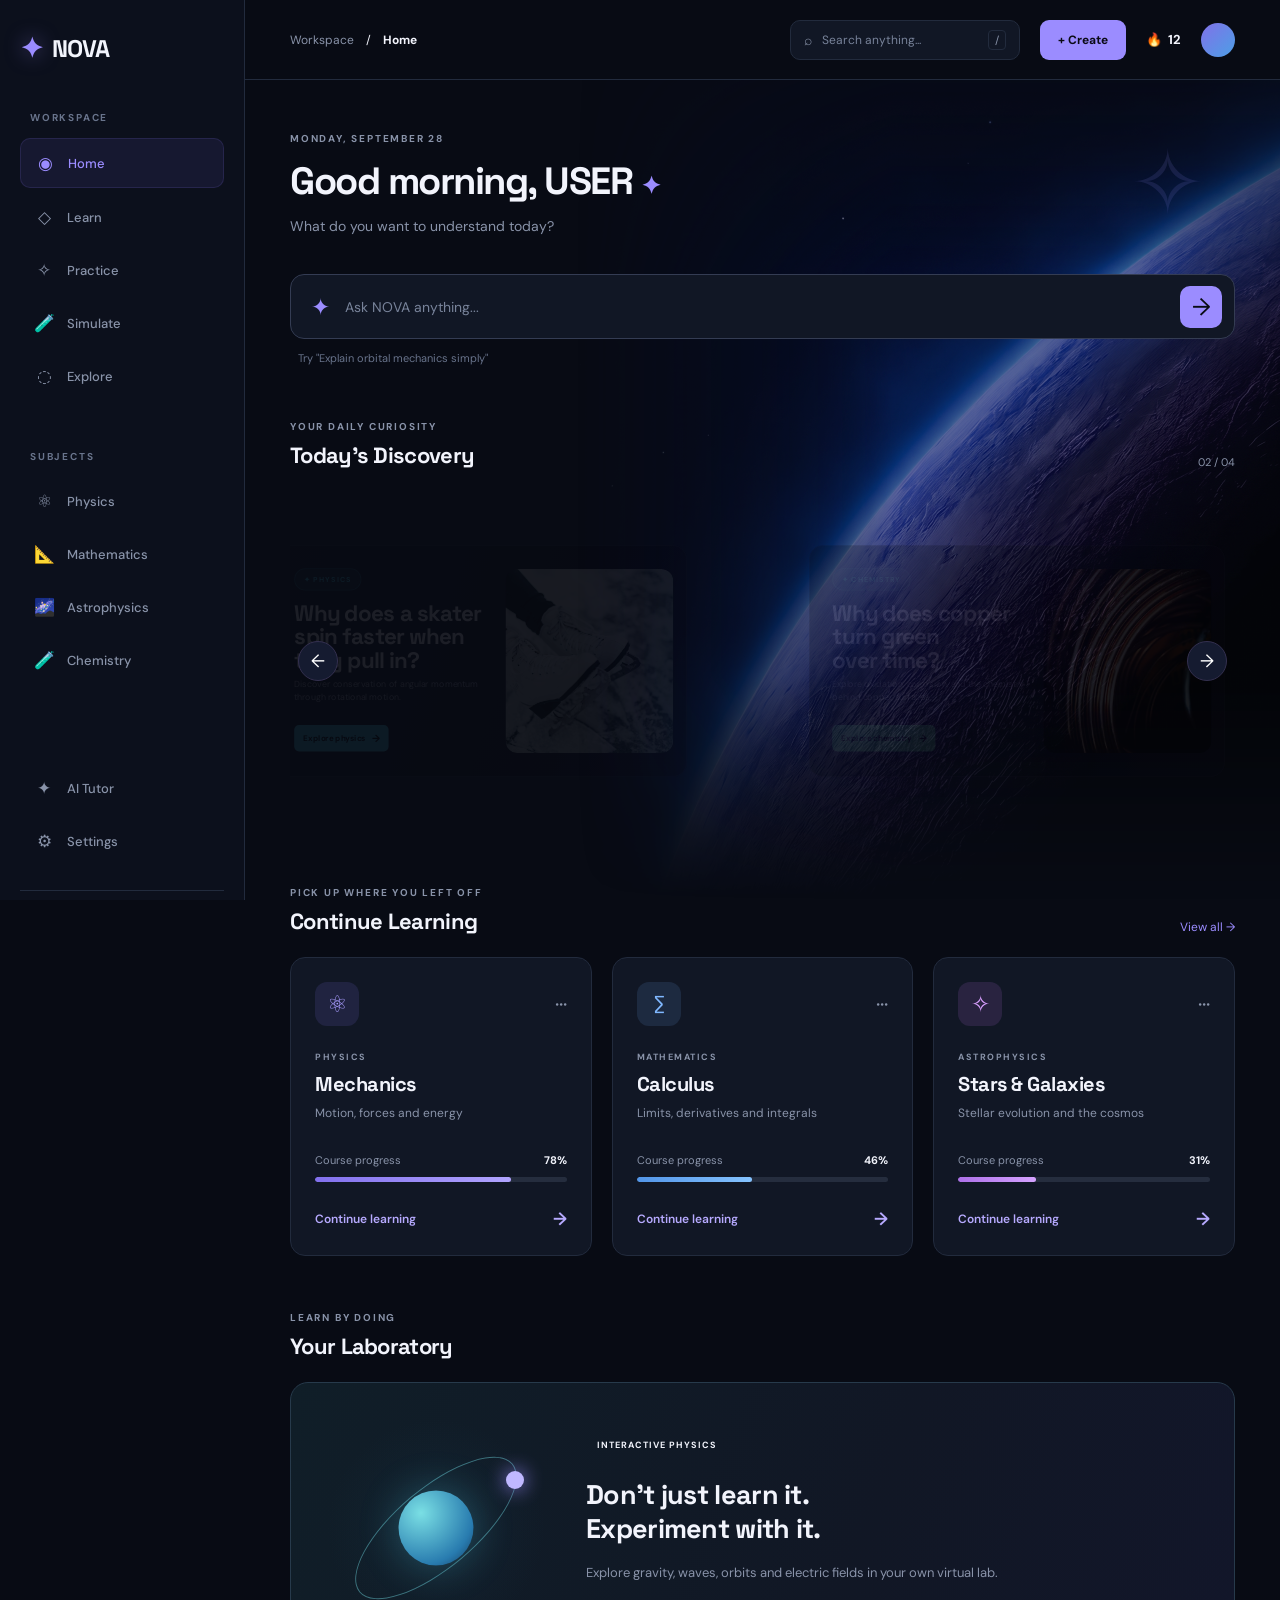
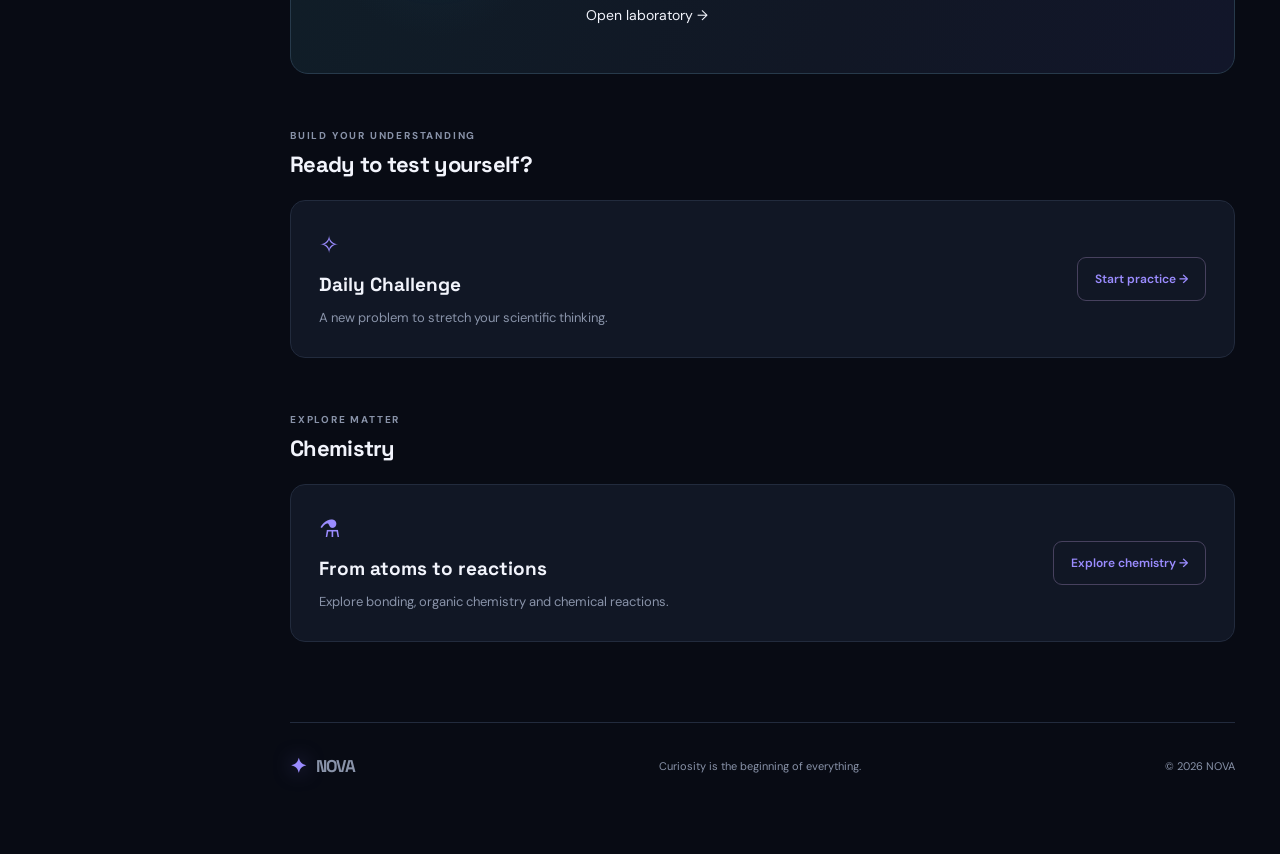
==== commit 017ef4b9: "Add files via upload" ====
--- a/index.html
+++ b/index.html
@@ -5,11 +5,52 @@
     <meta charset="UTF-8">
     <meta name="viewport" content="width=device-width, initial-scale=1.0">
 
-    <title>NOVA | Learn Beyond</title>
-
-    <meta name="description" content="Explore physics, mathematics, astrophysics and chemistry with NOVA.">
-
-    <!-- Connect the CSS file -->
+    <title>NOVA | Home</title>
+
+    <script>
+        try {
+            const saved = JSON.parse(
+                localStorage.getItem("novaAppearance")
+            );
+
+            if (saved) {
+
+                if (saved.theme) {
+                    document.documentElement.dataset.theme =
+                        saved.theme;
+                }
+
+                if (saved.mode) {
+                    document.documentElement.dataset.mode =
+                        saved.mode;
+                }
+
+                if (saved.accent) {
+                    document.documentElement.style.setProperty(
+                        "--accent",
+                        saved.accent
+                    );
+
+                    document.documentElement.style.setProperty(
+                        "--purple",
+                        saved.accent
+                    );
+                }
+
+                if (saved.background) {
+                    document.documentElement.style.setProperty(
+                        "--custom-background",
+                        `url("${saved.background}")`
+                    );
+                }
+
+            }
+
+        } catch (error) {
+            // Use default appearance
+        }
+    </script>
+
     <link rel="stylesheet" href="style.css">
 
     <!-- Space-inspired font -->
@@ -21,7 +62,6 @@
 </head>
 
 <body>
-
     <div class="planet-background"></div>
 
     <!-- SIDEBAR -->
@@ -40,19 +80,19 @@
                 <span>◉</span> Home
             </a>
 
-            <a href="#learn" class="nav-item">
+            <a href="learn.html" class="nav-item">
                 <span>◇</span> Learn
             </a>
 
-            <a href="#practice" class="nav-item">
+            <a href="practice.html" class="nav-item">
                 <span>✧</span> Practice
             </a>
 
-            <a href="#lab" class="nav-item">
+            <a href="simulate.html" class="nav-item">
                 <span>🧪</span> Simulate
             </a>
 
-            <a href="#explore" class="nav-item">
+            <a href="explore.html" class="nav-item">
                 <span>◌</span> Explore
             </a>
 
@@ -196,7 +236,6 @@
 
             </section>
 
-
             <!-- TODAY'S DISCOVERY -->
             <section class="section" id="explore">
 
@@ -206,46 +245,26 @@
                         <h2>Today's Discovery</h2>
                     </div>
 
-                    <span class="section-number">01 / 04</span>
-                </div>
-
-                <article class="discovery-card">
-
-                    <div class="discovery-content">
-
-                        <span class="discovery-tag">
-                            ✦ ASTROPHYSICS
-                        </span>
-
-                        <h3>
-                            Could you survive<br>
-                            falling into a<br>
-                            black hole?
-                        </h3>
-
-                        <p>
-                            Explore event horizons, tidal forces,
-                            and the strange nature of spacetime.
-                        </p>
-
-                        <a href="#astrophysics" class="primary-button">
-                            Explore the physics <span>→</span>
-                        </a>
-
-                    </div>
-
-                    <div class="discovery-visual">
-                        <div class="orbit orbit-one"></div>
-                        <div class="orbit orbit-two"></div>
-                        <div class="black-hole"></div>
-                        <div class="star star-one">✦</div>
-                        <div class="star star-two">·</div>
-                        <div class="star star-three">✧</div>
-                    </div>
-
-                    <span class="discovery-index">N° 001</span>
-
-                </article>
+                    <span class="section-number" id="discovery-counter">
+                        01 / 04
+                    </span>
+                </div>
+
+                <div class="discovery-carousel-wrapper">
+
+                    <div class="discovery-carousel" id="discovery-carousel">
+                        <div class="discovery-track" id="discovery-track"></div>
+                    </div>
+
+                    <button class="discovery-arrow discovery-prev" id="discovery-prev" type="button">
+                        ←
+                    </button>
+
+                    <button class="discovery-arrow discovery-next" id="discovery-next" type="button">
+                        →
+                    </button>
+
+                </div>
 
             </section>
 
@@ -597,7 +616,35 @@
                         aria-label="Pink accent"></button>
 
                 </div>
-
+                <div class="custom-accent">
+
+                    <label for="custom-accent-color">
+                        Custom colour
+                    </label>
+
+                    <input type="color" id="custom-accent-color" value="#9b8cff"
+                        aria-label="Choose a custom accent colour">
+
+                </div>
+                <div class="settings-section">
+
+                    <h3>Background</h3>
+
+                    <p class="settings-description">
+                        Choose one of NOVA's backgrounds or upload your own.
+                    </p>
+
+                    <label class="background-upload" for="background-upload">
+                        <span>🖼 Upload your own image</span>
+                    </label>
+
+                    <input type="file" id="background-upload" accept="image/*" hidden>
+
+                    <button class="reset-appearance" id="use-theme-background">
+                        Use theme background
+                    </button>
+
+                </div>
                 <button class="reset-appearance" id="reset-appearance">
                     Reset appearance
                 </button>
--- a/style.css
+++ b/style.css
@@ -1,7 +1,3 @@
-/* =====================================
-   1. GLOBAL SETTINGS
-===================================== */
-
 /* =====================================
    1. NOVA DEFAULT THEME
 ===================================== */
@@ -25,6 +21,7 @@
     --theme-background: url("./images/planet.jpg");
 }
 
+
 /* =====================================
    2. OCEAN THEME
 ===================================== */
@@ -47,6 +44,7 @@
     --theme-background: url("./images/ocean.jpg");
 }
 
+
 /* =====================================
    3. MIDNIGHT THEME
 ===================================== */
@@ -69,6 +67,7 @@
     --theme-background: url("./images/midnight.jpg");
 }
 
+
 /* =====================================
    4. FOREST THEME
 ===================================== */
@@ -91,6 +90,7 @@
     --theme-background: url("./images/forest.jpg");
 }
 
+
 /* =====================================
    5. SOLAR THEME
 ===================================== */
@@ -113,6 +113,7 @@
     --theme-background: url("./images/solar.jpg");
 }
 
+
 /* =====================================
    6. LIGHT MODE
 ===================================== */
@@ -128,18 +129,10 @@
     --muted: #65718a;
 }
 
-/* LIGHT MODE */
-
-:root[data-mode="light"] {
-    --background: #f3f5fa;
-    --sidebar: #ffffff;
-    --surface: #ffffff;
-    --surface-hover: #e9edf5;
-    --border: #dce2ed;
-
-    --text: #172033;
-    --muted: #65718a;
-}
+
+/* =====================================
+   GLOBAL
+===================================== */
 
 * {
     margin: 0;
@@ -153,14 +146,12 @@
 }
 
 body {
-
     font-family: "DM Sans", sans-serif;
     background: var(--background);
     color: var(--text);
     min-height: 100vh;
     font-size: 14px;
     position: relative;
-
 }
 
 header,
@@ -243,17 +234,18 @@
     color: var(--purple);
     font-size: 28px;
 
-    text-shadow: 0 0 20px #9b8cff80;
+    text-shadow:
+        0 0 20px #9b8cff80;
 }
 
 .nav-label {
     font-size: 10px;
     font-weight: 700;
     letter-spacing: 1.8px;
-
     color: #69748c;
 
-    margin: 0 0 14px 10px;
+    margin:
+        0 0 14px 10px;
 }
 
 .sidebar-nav {
@@ -267,12 +259,20 @@
     align-items: center;
     gap: 13px;
 
+    width: 100%;
     padding: 13px 14px;
+
     border-radius: 10px;
-
+    border: none;
+
+    background: transparent;
     color: var(--muted);
+
     font-size: 13px;
     font-weight: 500;
+    text-align: left;
+
+    font-family: inherit;
 
     transition: 0.2s ease;
 }
@@ -288,15 +288,6 @@
     color: var(--text);
 }
 
-.nav-item {
-    width: 100%;
-    border: none;
-    background: transparent;
-    text-align: left;
-    font-family: inherit;
-    cursor: pointer;
-}
-
 .nav-item.active {
     background: #8270ed18;
     color: var(--purple);
@@ -332,11 +323,15 @@
 
     width: 38px;
     height: 38px;
+
     border-radius: 50%;
 
-    background: linear-gradient(135deg, #8171e8, #4c9fe6);
+    background:
+        linear-gradient(135deg,
+            #8171e8,
+            #4c9fe6);
+
     color: white;
-
     font-weight: 700;
 }
 
@@ -358,7 +353,7 @@
 
 
 /* =====================================
-   3. MAIN APPLICATION AND TOPBAR
+   3. MAIN APPLICATION
 ===================================== */
 
 .app {
@@ -379,10 +374,12 @@
     padding: 0 45px;
 
     border-bottom: 1px solid var(--border);
+
     background: var(--background);
 
     position: sticky;
     top: 0;
+
     z-index: 50;
 
     backdrop-filter: blur(20px);
@@ -444,6 +441,7 @@
     border-radius: 4px;
 
     padding: 2px 6px;
+
     font-size: 11px;
 }
 
@@ -483,12 +481,13 @@
 
 
 /* =====================================
-   4. DASHBOARD WIDTH AND SPACING
+   4. DASHBOARD
 ===================================== */
 
 .dashboard {
     max-width: 1450px;
     margin: 0 auto;
+
     padding: 45px;
 }
 
@@ -514,7 +513,6 @@
 .section-heading h2 {
     font-size: 22px;
     letter-spacing: -0.7px;
-
     margin-top: 8px;
 }
 
@@ -525,7 +523,7 @@
 
 
 /* =====================================
-   5. WELCOME SECTION
+   5. WELCOME
 ===================================== */
 
 .welcome {
@@ -534,13 +532,17 @@
     align-items: center;
 
     position: relative;
+
     margin-bottom: 32px;
 }
 
 .welcome h1 {
-    font-size: clamp(27px, 3vw, 38px);
+    font-size:
+        clamp(27px,
+            3vw,
+            38px);
+
     letter-spacing: -1.5px;
-
     margin-top: 12px;
 }
 
@@ -583,12 +585,16 @@
     border: 1px solid #343c53;
     border-radius: 14px;
 
-    transition: border 0.2s, box-shadow 0.2s;
+    transition:
+        border 0.2s,
+        box-shadow 0.2s;
 }
 
 .ask-box:focus-within {
     border-color: var(--purple);
-    box-shadow: 0 0 25px #9b8cff12;
+
+    box-shadow:
+        0 0 25px #9b8cff12;
 }
 
 .ask-icon {
@@ -634,186 +640,423 @@
 
 .ask-hint {
     margin: 12px 0 0 8px;
+
     color: #68738b;
     font-size: 11px;
 }
 
 
 /* =====================================
-   7. TODAY'S DISCOVERY CARD
+   7. TODAY'S DISCOVERY CAROUSEL
 ===================================== */
 
+.discovery-carousel-wrapper {
+    position: relative;
+
+    width: 100%;
+    height: 340px;
+
+    overflow: hidden;
+}
+
+
+/* CAROUSEL WINDOW */
+
+.discovery-carousel {
+    width: 100%;
+    height: 100%;
+
+    overflow-x: auto;
+    overflow-y: hidden;
+
+    scrollbar-width: none;
+
+    cursor: grab;
+    user-select: none;
+
+    touch-action: pan-y;
+
+    scroll-behavior: smooth;
+}
+
+.discovery-carousel::-webkit-scrollbar {
+    display: none;
+}
+
+.discovery-carousel.is-dragging {
+    cursor: grabbing;
+    scroll-behavior: auto;
+}
+
+
+/* MOVING TRACK */
+
+.discovery-track {
+    display: flex;
+    align-items: center;
+
+    gap: 18px;
+
+    width: max-content;
+    height: 100%;
+
+    padding-left:
+        calc((100% - 520px) / 2);
+
+    padding-right:
+        calc((100% - 520px) / 2);
+}
+
+
+/* DISCOVERY CARD */
+
 .discovery-card {
-    min-height: 350px;
-
     position: relative;
+
+    flex: 0 0 520px;
+    width: 520px;
+    height: 290px;
+
+    padding: 28px;
+
     overflow: hidden;
-
-    display: flex;
-    align-items: center;
-
-    background:
-        radial-gradient(ellipse at 80% 50%, #30235b80 0%, transparent 55%),
-        linear-gradient(110deg, #151b30, #101426 65%, #1a1534);
 
     border: 1px solid #34304f;
     border-radius: 18px;
 
-    padding: 40px;
-}
+    background:
+        linear-gradient(110deg,
+            #151b30,
+            #101426 65%,
+            #1a1534);
+
+    opacity: 0.35;
+
+    transform: scale(0.82);
+
+    filter: brightness(0.5);
+
+    flex-shrink: 0;
+
+    transition:
+        transform 0.35s ease,
+        opacity 0.35s ease,
+        filter 0.35s ease;
+}
+
+
+/* MAIN CARD */
+
+.discovery-card.is-active {
+    opacity: 1;
+
+    transform: scale(1);
+
+    filter: brightness(1);
+
+    z-index: 5;
+}
+
+
+/* CARDS NEXT TO MAIN */
+
+.discovery-card.is-prev,
+.discovery-card.is-next {
+    opacity: 0.58;
+
+    transform: scale(0.88);
+
+    filter: brightness(0.68);
+
+    z-index: 3;
+}
+
+
+/* FAR CARDS */
+
+.discovery-card.is-far {
+    opacity: 0.22;
+
+    transform: scale(0.80);
+
+    filter: brightness(0.42);
+
+    z-index: 1;
+}
+
+
+/* CONTENT */
 
 .discovery-content {
     position: relative;
+
     z-index: 5;
-    max-width: 480px;
-}
+
+    width: 52%;
+    max-width: 440px;
+}
+
+
+/* TAG */
 
 .discovery-tag {
     display: inline-block;
 
-    color: var(--purple);
-    background: #9b8cff15;
-    border: 1px solid #9b8cff35;
+    color:
+        var(--discovery-accent);
+
+    background:
+        color-mix(in srgb,
+            var(--discovery-accent) 10%,
+            transparent);
+
+    border:
+        1px solid color-mix(in srgb,
+            var(--discovery-accent) 30%,
+            transparent);
+
     border-radius: 30px;
 
-    padding: 8px 12px;
+    padding: 7px 11px;
 
     font-size: 9px;
     font-weight: 700;
     letter-spacing: 1px;
 }
 
+
+/* TITLE */
+
 .discovery-content h3 {
-    font-size: clamp(26px, 3vw, 36px);
+    font-size:
+        clamp(25px,
+            2.5vw,
+            31px);
+
     line-height: 1.2;
-    letter-spacing: -1px;
-
-    margin-top: 20px;
-}
+
+    letter-spacing: -0.8px;
+
+    margin-top: 16px;
+}
+
+
+/* DESCRIPTION */
 
 .discovery-content p {
     color: #a0a8be;
+
+    font-size: 12px;
+
+    line-height: 1.7;
+
+    max-width: 350px;
+
+    margin: 12px 0 20px;
+}
+
+
+/* BUTTON */
+
+.discovery-card .primary-button {
+    display: inline-flex;
+
+    align-items: center;
+    gap: 8px;
+
+    padding: 8px 11px;
+
+    background:
+        var(--discovery-accent);
+
+    color: #080b14;
+
+    border: none;
+    border-radius: 6px;
+
+    font-size: 10px;
+    font-weight: 700;
+
+    cursor: pointer;
+}
+
+.discovery-card .primary-button span {
     font-size: 13px;
-    line-height: 1.8;
-
-    max-width: 380px;
-    margin: 15px 0 25px;
-}
-
-.primary-button {
-    display: inline-flex;
-    align-items: center;
-    gap: 20px;
-
-    padding: 13px 17px;
-
-    background: var(--purple);
-    color: #080b14;
-
-    border-radius: 9px;
-    font-size: 12px;
-    font-weight: 700;
-
-    transition: 0.2s;
-}
-
-.primary-button:hover {
-    background: #b5aaff;
-    transform: translateY(-2px);
-}
-
-.primary-button span {
-    font-size: 17px;
-}
-
-.discovery-index {
-    position: absolute;
-    right: 25px;
-    bottom: 20px;
-
-    color: #a0a8be60;
-    font-size: 10px;
-    letter-spacing: 2px;
-}
-
-
-/* Black hole illustration */
+}
+
+
+/* IMAGE */
 
 .discovery-visual {
     position: absolute;
-    width: 390px;
-    height: 390px;
-
-    right: 2%;
+
+    width: 210px;
+    height: 230px;
+
+    right: 3%;
     top: 50%;
-    transform: translateY(-50%);
-}
-
-.black-hole {
+
+    transform:
+        translateY(-50%);
+
+    overflow: hidden;
+
+    border-radius: 15px;
+
+    background: #101426;
+}
+
+.discovery-image {
+    display: block;
+
+    width: 100%;
+    height: 100%;
+
+    object-fit: cover;
+
+    border-radius: 15px;
+
+    pointer-events: none;
+    user-select: none;
+}
+
+
+/* ARROWS */
+
+.discovery-arrow {
     position: absolute;
-    width: 145px;
-    height: 145px;
 
     top: 50%;
-    left: 50%;
-    transform: translate(-50%, -50%);
+
+    width: 40px;
+    height: 40px;
+
+    transform:
+        translateY(-50%);
+
+    z-index: 20;
+
+    display: flex;
+
+    align-items: center;
+    justify-content: center;
+
+    border:
+        1px solid #34304f;
 
     border-radius: 50%;
 
-    background: radial-gradient(circle,
-            #000 42%,
-            #070511 55%,
-            #6c4bc5 67%,
-            #f0a5ff 71%,
-            transparent 74%);
-
-    box-shadow:
-        0 0 45px #8d5bff60,
-        0 0 100px #8d5bff25;
-}
-
-.orbit {
-    position: absolute;
-
-    width: 300px;
-    height: 110px;
-
-    top: 50%;
-    left: 50%;
-
-    border: 1px solid #a88aff65;
-    border-radius: 50%;
-
-    transform: translate(-50%, -50%) rotate(-30deg);
-}
-
-.orbit-two {
-    width: 360px;
-    height: 180px;
-
-    transform: translate(-50%, -50%) rotate(40deg);
-    border-color: #a88aff30;
-}
-
-.star {
-    position: absolute;
-    color: #d5c8ff;
-    font-size: 22px;
-}
-
-.star-one {
-    top: 20%;
-    right: 20%;
-}
-
-.star-two {
-    top: 70%;
-    right: 15%;
-}
-
-.star-three {
-    top: 25%;
-    left: 15%;
+    background: #151b30;
+
+    color: white;
+
+    font-size: 18px;
+
+    cursor: pointer;
+
+    transition:
+        transform 0.2s ease,
+        background 0.2s ease,
+        border-color 0.2s ease;
+}
+
+.discovery-arrow:hover {
+    transform:
+        translateY(-50%) scale(1.08);
+
+    background: #252e48;
+
+    border-color:
+        var(--purple);
+}
+
+.discovery-prev {
+    left: 8px;
+}
+
+.discovery-next {
+    right: 8px;
+}
+
+
+/* DISCOVERY RESPONSIVE */
+
+@media (max-width: 900px) {
+
+    .discovery-track {
+        padding-left:
+            calc((100% - 500px) / 2);
+
+        padding-right:
+            calc((100% - 500px) / 2);
+    }
+
+    .discovery-card {
+        flex-basis: 500px;
+        width: 500px;
+    }
+
+    .discovery-content {
+        width: 53%;
+    }
+
+    .discovery-visual {
+        width: 38%;
+        height: 210px;
+    }
+}
+
+
+@media (max-width: 700px) {
+
+    .discovery-carousel-wrapper {
+        height: 470px;
+    }
+
+    .discovery-track {
+        padding-left:
+            calc((100% - 86vw) / 2);
+
+        padding-right:
+            calc((100% - 86vw) / 2);
+    }
+
+    .discovery-card {
+        flex-basis: 86vw;
+        width: 86vw;
+
+        height: 420px;
+
+        padding: 25px;
+    }
+
+    .discovery-content {
+        width: 100%;
+        max-width: 100%;
+    }
+
+    .discovery-content h3 {
+        font-size: 28px;
+    }
+
+    .discovery-visual {
+        width: 55%;
+        height: 180px;
+
+        right: 20px;
+
+        top: auto;
+        bottom: 20px;
+
+        transform: none;
+    }
+
+    .discovery-arrow {
+        width: 38px;
+        height: 38px;
+
+        font-size: 16px;
+    }
 }
 
 
@@ -823,7 +1066,12 @@
 
 .learning-grid {
     display: grid;
-    grid-template-columns: repeat(3, minmax(0, 1fr));
+
+    grid-template-columns:
+        repeat(3,
+            minmax(0,
+                1fr));
+
     gap: 20px;
 }
 
@@ -832,33 +1080,48 @@
 
     padding: 24px;
 
-    background: var(--surface);
-    border: 1px solid var(--border);
+    background:
+        var(--surface);
+
+    border:
+        1px solid var(--border);
+
     border-radius: 15px;
 
     transition: 0.25s;
 }
 
 .learning-card:hover {
-    transform: translateY(-4px);
-    background: var(--surface-hover);
-    border-color: #414b65;
+    transform:
+        translateY(-4px);
+
+    background:
+        var(--surface-hover);
+
+    border-color:
+        #414b65;
 }
 
 .card-top {
     display: flex;
-    justify-content: space-between;
-    align-items: center;
+
+    justify-content:
+        space-between;
+
+    align-items:
+        center;
 }
 
 .subject-icon {
     display: grid;
+
     place-items: center;
 
     width: 44px;
     height: 44px;
 
     border-radius: 12px;
+
     font-size: 23px;
 }
 
@@ -884,22 +1147,29 @@
 
 .card-category {
     font-size: 9px;
+
     font-weight: 700;
+
     letter-spacing: 1.5px;
 
     color: var(--muted);
+
     margin-top: 25px;
 }
 
 .learning-card h3 {
     font-size: 20px;
+
     margin-top: 8px;
+
     letter-spacing: -0.5px;
 }
 
 .card-description {
     font-size: 12px;
+
     color: var(--muted);
+
     margin-top: 8px;
 
     min-height: 18px;
@@ -907,12 +1177,15 @@
 
 .progress-info {
     display: flex;
-    justify-content: space-between;
+
+    justify-content:
+        space-between;
 
     margin-top: 30px;
     margin-bottom: 10px;
 
     font-size: 11px;
+
     color: var(--muted);
 }
 
@@ -925,39 +1198,59 @@
     height: 5px;
 
     background: #252d3e;
+
     border-radius: 10px;
+
     overflow: hidden;
 }
 
 .progress-fill {
     height: 100%;
+
     border-radius: 10px;
 }
 
 .physics-progress {
     width: 78%;
-    background: linear-gradient(90deg, #8270ed, #b1a4ff);
+
+    background:
+        linear-gradient(90deg,
+            #8270ed,
+            #b1a4ff);
 }
 
 .maths-progress {
     width: 46%;
-    background: linear-gradient(90deg, #5295e8, #85c3ff);
+
+    background:
+        linear-gradient(90deg,
+            #5295e8,
+            #85c3ff);
 }
 
 .astro-progress {
     width: 31%;
-    background: linear-gradient(90deg, #ad70e8, #d5a2ff);
+
+    background:
+        linear-gradient(90deg,
+            #ad70e8,
+            #d5a2ff);
 }
 
 .card-link {
     display: flex;
-    justify-content: space-between;
+
+    justify-content:
+        space-between;
+
     align-items: center;
 
     margin-top: 25px;
 
     font-size: 12px;
+
     font-weight: 600;
+
     color: #b7aaff;
 
     transition: 0.2s;
@@ -973,23 +1266,31 @@
 
 
 /* =====================================
-   9. LABORATORY CARD
+   9. LABORATORY
 ===================================== */
 
 .lab-card {
     display: flex;
+
     align-items: center;
+
     gap: 40px;
 
     min-height: 280px;
 
     background:
-        linear-gradient(110deg, #101e28, #111725 60%, #12162a);
-
-    border: 1px solid #273a4b;
+        linear-gradient(110deg,
+            #101e28,
+            #111725 60%,
+            #12162a);
+
+    border:
+        1px solid #273a4b;
+
     border-radius: 18px;
 
     overflow: hidden;
+
     padding: 35px;
 }
 
@@ -999,7 +1300,9 @@
 
 .lab-content h3 {
     font-size: 27px;
+
     line-height: 1.25;
+
     letter-spacing: -0.7px;
 
     margin-top: 20px;
@@ -1009,17 +1312,20 @@
     max-width: 430px;
 
     color: var(--muted);
+
     font-size: 13px;
+
     line-height: 1.8;
 
     margin: 15px 0 22px;
 }
 
 
-/* Orbit illustration */
+/* Orbit */
 
 .lab-visual {
     position: relative;
+
     flex: 0 0 220px;
 
     width: 220px;
@@ -1027,7 +1333,8 @@
 
     border-radius: 50%;
 
-    background: radial-gradient(circle,
+    background:
+        radial-gradient(circle,
             #1b496030,
             transparent 70%);
 }
@@ -1041,10 +1348,14 @@
     top: 50%;
     left: 50%;
 
-    border: 1px solid #70d8e075;
+    border:
+        1px solid #70d8e075;
+
     border-radius: 50%;
 
-    transform: translate(-50%, -50%) rotate(-40deg);
+    transform:
+        translate(-50%,
+            -50%) rotate(-40deg);
 }
 
 .lab-planet {
@@ -1056,15 +1367,20 @@
     top: 50%;
     left: 50%;
 
-    transform: translate(-50%, -50%);
-
-    background: radial-gradient(circle at 30% 30%,
+    transform:
+        translate(-50%,
+            -50%);
+
+    background:
+        radial-gradient(circle at 30% 30%,
             #7adfe4,
             #287baf 70%,
             #14395b);
 
     border-radius: 50%;
-    box-shadow: 0 0 40px #54c9e350;
+
+    box-shadow:
+        0 0 40px #54c9e350;
 }
 
 .lab-moon {
@@ -1077,14 +1393,16 @@
     right: 10%;
 
     border-radius: 50%;
+
     background: #c0b8ff;
 
-    box-shadow: 0 0 20px #9b8cff;
+    box-shadow:
+        0 0 20px #9b8cff;
 }
 
 
 /* =====================================
-   10. PRACTICE AND CHEMISTRY CARDS
+   10. PRACTICE + CHEMISTRY
 ===================================== */
 
 .text-link {
@@ -1094,21 +1412,32 @@
 
 .practice-card {
     display: flex;
-    justify-content: space-between;
+
+    justify-content:
+        space-between;
+
     align-items: center;
+
     gap: 25px;
 
     padding: 28px;
 
-    background: var(--surface);
-    border: 1px solid var(--border);
+    background:
+        var(--surface);
+
+    border:
+        1px solid var(--border);
+
     border-radius: 15px;
 }
 
 .practice-icon {
     display: inline-block;
+
     font-size: 24px;
+
     color: var(--purple);
+
     margin-bottom: 12px;
 }
 
@@ -1118,8 +1447,11 @@
 
 .practice-card p {
     margin-top: 10px;
+
     color: var(--muted);
+
     font-size: 13px;
+
     line-height: 1.7;
 }
 
@@ -1130,10 +1462,13 @@
 
     padding: 13px 17px;
 
-    border: 1px solid #47415e;
+    border:
+        1px solid #47415e;
+
     border-radius: 9px;
 
     color: var(--purple);
+
     font-size: 12px;
     font-weight: 600;
 
@@ -1142,7 +1477,9 @@
 
 .secondary-button:hover {
     background: #9b8cff15;
-    border-color: var(--purple);
+
+    border-color:
+        var(--purple);
 }
 
 
@@ -1152,16 +1489,23 @@
 
 .footer {
     display: flex;
+
     align-items: center;
-    justify-content: space-between;
+
+    justify-content:
+        space-between;
+
     gap: 20px;
 
     margin-top: 80px;
+
     padding: 30px 0;
 
-    border-top: 1px solid var(--border);
+    border-top:
+        1px solid var(--border);
 
     color: var(--muted);
+
     font-size: 11px;
 }
 
@@ -1176,7 +1520,7 @@
 
 
 /* =====================================
-   12. RESPONSIVE DESIGN
+   12. RESPONSIVE
 ===================================== */
 
 @media (max-width: 1200px) {
@@ -1190,15 +1534,18 @@
     }
 
     .learning-grid {
-        grid-template-columns: repeat(2, minmax(0, 1fr));
-    }
-
-    .discovery-visual {
-        right: -10%;
-        opacity: 0.7;
-    }
-
-}
+        grid-template-columns:
+            repeat(2,
+                minmax(0,
+                    1fr));
+    }
+
+    /* IMPORTANT:
+       No discovery-card size override here.
+       The carousel controls its own size above.
+    */
+}
+
 
 @media (max-width: 900px) {
 
@@ -1233,8 +1580,10 @@
 
     .nav-item {
         justify-content: center;
+
         width: 48px;
         height: 48px;
+
         padding: 0;
     }
 
@@ -1261,13 +1610,57 @@
     .breadcrumb {
         display: none;
     }
+}
+
+
+@media (max-width: 700px) {
+
+    .dashboard {
+        padding: 30px 18px;
+    }
+
+    .discovery-carousel-wrapper {
+        height: 470px;
+    }
+
+    .discovery-card {
+        width: 86vw;
+        flex-basis: 86vw;
+
+        height: 420px;
+
+        padding: 25px;
+    }
+
+    .discovery-content {
+        width: 100%;
+        max-width: 100%;
+    }
+
+    .discovery-content h3 {
+        font-size: 28px;
+    }
 
     .discovery-visual {
-        opacity: 0.4;
-        right: -20%;
-    }
-
-}
+        width: 55%;
+        height: 180px;
+
+        right: 20px;
+
+        top: auto;
+        bottom: 20px;
+
+        transform: none;
+    }
+
+    .discovery-arrow {
+        width: 38px;
+        height: 38px;
+
+        font-size: 16px;
+    }
+}
+
 
 @media (max-width: 600px) {
 
@@ -1281,6 +1674,7 @@
 
     .topbar {
         height: 65px;
+
         padding: 0 15px;
     }
 
@@ -1303,10 +1697,6 @@
         display: none;
     }
 
-    .dashboard {
-        padding: 30px 18px;
-    }
-
     .welcome h1 {
         font-size: 27px;
     }
@@ -1323,47 +1713,6 @@
         font-size: 20px;
     }
 
-    .discovery-card {
-        min-height: 420px;
-        padding: 25px;
-        align-items: flex-start;
-    }
-
-    .discovery-content {
-        max-width: 100%;
-    }
-
-    .discovery-content h3 {
-        font-size: 29px;
-    }
-
-    .discovery-visual {
-        width: 260px;
-        height: 260px;
-
-        top: auto;
-        bottom: -90px;
-        right: -40px;
-
-        transform: none;
-        opacity: 0.5;
-    }
-
-    .black-hole {
-        width: 100px;
-        height: 100px;
-    }
-
-    .orbit {
-        width: 240px;
-        height: 90px;
-    }
-
-    .orbit-two {
-        width: 260px;
-        height: 130px;
-    }
-
     .learning-grid {
         grid-template-columns: 1fr;
     }
@@ -1374,14 +1723,19 @@
 
     .lab-card {
         flex-direction: column;
+
         align-items: flex-start;
+
         padding: 25px;
+
         gap: 20px;
     }
 
     .lab-visual {
         align-self: center;
+
         flex-basis: 180px;
+
         width: 180px;
         height: 180px;
     }
@@ -1403,64 +1757,82 @@
         flex-direction: column;
         align-items: flex-start;
     }
-
-    /* =====================================
+}
+
+
+/* =====================================
    13. NOVA PLANET BACKGROUND
 ===================================== */
 
-}
-
-/*background*/
-/* NOVA PLANET BACKGROUND */
-
 .planet-background {
     position: fixed;
 
-    /* Fill the right half of the screen */
     top: 0;
     right: 0;
 
     width: 55vw;
     height: 100vh;
 
-    background-image: var(--theme-background);
+    background-image:
+        var(--custom-background,
+            var(--theme-background));
+
     background-size: cover;
+
     background-position: center;
+
     background-repeat: no-repeat;
 
-    /* Fade the edges into the page */
-    /* Softer fade on all edges */
     -webkit-mask-image:
-        linear-gradient(to right, transparent 0%, black 45%, black 100%),
-        linear-gradient(to bottom, transparent 0%, black 30%, black 75%, transparent 100%);
+        linear-gradient(to right,
+            transparent 0%,
+            black 45%,
+            black 100%),
+        linear-gradient(to bottom,
+            transparent 0%,
+            black 30%,
+            black 75%,
+            transparent 100%);
 
     mask-image:
-        linear-gradient(to right, transparent 0%, black 45%, black 100%),
-        linear-gradient(to bottom, transparent 0%, black 30%, black 75%, transparent 100%);
+        linear-gradient(to right,
+            transparent 0%,
+            black 45%,
+            black 100%),
+        linear-gradient(to bottom,
+            transparent 0%,
+            black 30%,
+            black 75%,
+            transparent 100%);
 
     mask-composite: intersect;
+
     -webkit-mask-composite: source-in;
 
     opacity: 0.6;
 
     z-index: 0;
+
     pointer-events: none;
 }
+
 
 /* =====================================
    NOVA APPEARANCE SETTINGS
 ===================================== */
 
-/* Overlay */
-
 .settings-overlay {
     position: fixed;
+
     inset: 0;
 
     display: none;
+
     justify-content: flex-end;
 
-    background: rgba(0, 0, 0, 0.55);
+    background:
+        rgba(0, 0, 0, 0.55);
+
     backdrop-filter: blur(5px);
 
     z-index: 1000;
@@ -1469,12 +1841,12 @@
 .settings-overlay.open {
     display: flex;
 }
-
-/* Settings panel */
 
 .settings-panel {
     width: 430px;
+
     max-width: 100%;
+
     height: 100%;
 
     overflow-y: auto;
@@ -1482,33 +1854,44 @@
     padding: 35px;
 
     background: var(--sidebar);
+
     color: var(--text);
 
-    border-left: 1px solid var(--border);
-
-    box-shadow: -20px 0 80px #00000030;
-
-    animation: settingsSlideIn 0.25s ease;
+    border-left:
+        1px solid var(--border);
+
+    box-shadow:
+        -20px 0 80px #00000030;
+
+    animation:
+        settingsSlideIn 0.25s ease;
 }
 
 @keyframes settingsSlideIn {
+
     from {
-        transform: translateX(30px);
+        transform:
+            translateX(30px);
+
         opacity: 0;
     }
 
     to {
-        transform: translateX(0);
+        transform:
+            translateX(0);
+
         opacity: 1;
     }
 }
 
-/* Header */
-
 .settings-header {
     display: flex;
-    justify-content: space-between;
-    align-items: flex-start;
+
+    justify-content:
+        space-between;
+
+    align-items:
+        flex-start;
 
     margin-bottom: 35px;
 }
@@ -1522,24 +1905,31 @@
     width: 38px;
     height: 38px;
 
-    border: 1px solid var(--border);
+    border:
+        1px solid var(--border);
+
     border-radius: 10px;
 
-    background: var(--surface);
-    color: var(--text);
+    background:
+        var(--surface);
+
+    color:
+        var(--text);
 
     font-size: 25px;
 
     cursor: pointer;
+
     transition: 0.2s;
 }
 
 .settings-close:hover {
-    background: var(--surface-hover);
-    border-color: var(--accent);
-}
-
-/* Sections */
+    background:
+        var(--surface-hover);
+
+    border-color:
+        var(--accent);
+}
 
 .settings-section {
     margin-bottom: 35px;
@@ -1552,54 +1942,75 @@
 
 .settings-description {
     color: var(--muted);
+
     font-size: 12px;
+
     line-height: 1.6;
 
     margin-bottom: 18px;
 }
-
-/* Theme cards */
 
 .theme-grid {
     display: grid;
-    grid-template-columns: repeat(2, minmax(0, 1fr));
+
+    grid-template-columns:
+        repeat(2,
+            minmax(0,
+                1fr));
+
     gap: 12px;
 }
 
 .theme-option {
     display: flex;
+
     flex-direction: column;
+
     align-items: flex-start;
 
     padding: 10px;
 
-    background: var(--surface);
-    border: 1px solid var(--border);
+    background:
+        var(--surface);
+
+    border:
+        1px solid var(--border);
+
     border-radius: 13px;
 
-    color: var(--text);
+    color:
+        var(--text);
+
     text-align: left;
 
     cursor: pointer;
+
     transition: 0.2s;
 }
 
 .theme-option:hover {
-    background: var(--surface-hover);
-    transform: translateY(-2px);
+    background:
+        var(--surface-hover);
+
+    transform:
+        translateY(-2px);
 }
 
 .theme-option.selected {
-    border: 2px solid var(--accent);
+    border:
+        2px solid var(--accent);
+
     padding: 9px;
 
-    box-shadow: 0 0 20px color-mix(in srgb, var(--accent) 12%, transparent);
-}
-
-/* Theme previews */
+    box-shadow:
+        0 0 20px color-mix(in srgb,
+            var(--accent) 12%,
+            transparent);
+}
 
 .theme-preview {
     display: grid;
+
     place-items: center;
 
     width: 100%;
@@ -1610,41 +2021,57 @@
     border-radius: 8px;
 
     font-size: 32px;
+
     overflow: hidden;
 }
 
 .preview-nova {
     background:
-        radial-gradient(circle at 70% 50%, #49318d, transparent 60%),
+        radial-gradient(circle at 70% 50%,
+            #49318d,
+            transparent 60%),
         #080b14;
+
     color: #b8aaff;
 }
 
 .preview-ocean {
     background:
-        radial-gradient(circle at 70% 50%, #17608a, transparent 60%),
+        radial-gradient(circle at 70% 50%,
+            #17608a,
+            transparent 60%),
         #07111e;
+
     color: #43c6f5;
 }
 
 .preview-midnight {
     background:
-        radial-gradient(circle at 70% 50%, #30303c, transparent 60%),
+        radial-gradient(circle at 70% 50%,
+            #30303c,
+            transparent 60%),
         #050507;
+
     color: #b3b3c7;
 }
 
 .preview-forest {
     background:
-        radial-gradient(circle at 70% 50%, #205c3e, transparent 60%),
+        radial-gradient(circle at 70% 50%,
+            #205c3e,
+            transparent 60%),
         #09130f;
+
     color: #61d6a0;
 }
 
 .preview-solar {
     background:
-        radial-gradient(circle at 70% 50%, #a33e20, transparent 60%),
+        radial-gradient(circle at 70% 50%,
+            #a33e20,
+            transparent 60%),
         #160d0b;
+
     color: #ff9565;
 }
 
@@ -1655,35 +2082,49 @@
 
 .theme-subtitle {
     color: var(--muted);
+
     font-size: 10px;
+
     margin-top: 4px;
 }
-
-/* Light and dark mode */
 
 .mode-options {
     display: grid;
-    grid-template-columns: 1fr 1fr;
+
+    grid-template-columns:
+        1fr 1fr;
+
     gap: 12px;
 }
 
 .mode-option {
     display: flex;
+
     justify-content: center;
+
     align-items: center;
+
     gap: 10px;
 
     padding: 15px;
 
-    background: var(--surface);
-    border: 1px solid var(--border);
+    background:
+        var(--surface);
+
+    border:
+        1px solid var(--border);
+
     border-radius: 10px;
 
-    color: var(--text);
+    color:
+        var(--text);
+
     font-size: 13px;
+
     font-weight: 600;
 
     cursor: pointer;
+
     transition: 0.2s;
 }
 
@@ -1692,21 +2133,28 @@
 }
 
 .mode-option:hover {
-    background: var(--surface-hover);
+    background:
+        var(--surface-hover);
 }
 
 .mode-option.selected {
-    border-color: var(--accent);
-    color: var(--accent);
-    background: var(--surface-hover);
-}
-
-/* Accent colours */
+    border-color:
+        var(--accent);
+
+    color:
+        var(--accent);
+
+    background:
+        var(--surface-hover);
+}
 
 .accent-options {
     display: flex;
+
     flex-wrap: wrap;
+
     gap: 14px;
+
     margin-top: 15px;
 }
 
@@ -1715,55 +2163,166 @@
     height: 34px;
 
     border-radius: 50%;
-    border: 3px solid var(--swatch);
-
-    background: var(--swatch);
-    outline: 2px solid transparent;
+
+    border:
+        3px solid var(--swatch);
+
+    background:
+        var(--swatch);
+
+    outline:
+        2px solid transparent;
+
     outline-offset: 3px;
 
     cursor: pointer;
+
     transition: 0.2s;
 }
 
 .accent-option:hover {
-    transform: scale(1.12);
+    transform:
+        scale(1.12);
 }
 
 .accent-option.selected {
-    outline-color: var(--text);
-}
-
-/* Reset button */
+    outline-color:
+        var(--text);
+}
 
 .reset-appearance {
     margin-top: 25px;
 
     width: 100%;
+
     padding: 13px;
 
-    background: transparent;
-    border: 1px solid var(--border);
+    background:
+        transparent;
+
+    border:
+        1px solid var(--border);
+
     border-radius: 10px;
 
-    color: var(--muted);
+    color:
+        var(--muted);
+
     font-size: 12px;
+
     font-weight: 600;
 
     cursor: pointer;
+
     transition: 0.2s;
 }
 
 .reset-appearance:hover {
-    color: var(--text);
-    border-color: var(--accent);
-}
-
-/* Mobile */
+    color:
+        var(--text);
+
+    border-color:
+        var(--accent);
+}
+
+.custom-accent {
+    display: flex;
+
+    align-items: center;
+
+    justify-content:
+        space-between;
+
+    margin-top: 18px;
+
+    padding: 12px 14px;
+
+    background:
+        var(--surface);
+
+    border:
+        1px solid var(--border);
+
+    border-radius: 10px;
+
+    color:
+        var(--text);
+
+    font-size: 12px;
+}
+
+.custom-accent input {
+    width: 45px;
+    height: 32px;
+
+    padding: 0;
+
+    border: none;
+
+    background:
+        transparent;
+
+    cursor: pointer;
+}
+
+.background-upload {
+    display: flex;
+
+    align-items: center;
+
+    justify-content: center;
+
+    width: 100%;
+
+    padding: 14px;
+
+    background:
+        var(--surface);
+
+    border:
+        1px dashed var(--border);
+
+    border-radius: 10px;
+
+    color:
+        var(--text);
+
+    font-size: 12px;
+
+    font-weight: 600;
+
+    cursor: pointer;
+
+    transition: 0.2s;
+}
+
+.background-upload:hover {
+    background:
+        var(--surface-hover);
+
+    border-color:
+        var(--accent);
+
+    color:
+        var(--accent);
+}
+
+.custom-accent+.settings-section {
+    margin-top: 35px;
+}
+
+
+/* =====================================
+   SETTINGS MOBILE
+===================================== */
 
 @media (max-width: 600px) {
+
     .settings-panel {
         width: 100%;
-        padding: 25px 20px;
+
+        padding:
+            25px 20px;
     }
 
     .theme-preview {
@@ -1771,32 +2330,126 @@
     }
 }
 
-/* SETTINGS PANEL FIX */
-
-.settings-overlay {
-    position: fixed;
-    inset: 0;
-    display: none;
-    justify-content: flex-end;
-    background: rgba(0, 0, 0, 0.65);
-    z-index: 99999;
-}
-
-.settings-overlay[style*="display: flex"] {
-    display: flex !important;
-}
-
-.settings-panel {
-    width: 430px;
-    max-width: 100%;
-    height: 100%;
-    overflow-y: auto;
-    background: var(--bg, #11111b);
-    color: var(--text, white);
-    padding: 30px;
-    box-sizing: border-box;
-}
-
-.settings-close {
-    cursor: pointer;
+/* =====================================
+   DISCOVERY LIGHT MODE
+===================================== */
+
+[data-mode="light"] .discovery-card {
+    background: #f7f8fc;
+    border-color: #dfe3ed;
+    color: #172033;
+    box-shadow: 0 20px 50px rgba(30, 40, 70, 0.12);
+}
+
+[data-mode="light"] .discovery-card h3 {
+    color: #172033;
+}
+
+[data-mode="light"] .discovery-card p {
+    color: #5d6678;
+}
+
+[data-mode="light"] .discovery-tag {
+    color: var(--discovery-accent);
+    background: #eef0f8;
+    border-color: #d5d9e8;
+}
+
+[data-mode="light"] .discovery-card .primary-button {
+    display: inline-flex;
+    align-items: center;
+    gap: 8px;
+
+    padding: 8px 11px;
+
+    background: var(--discovery-accent);
+    color: #080b14;
+
+    border: none;
+    border-radius: 6px;
+
+    font-size: 10px;
+    font-weight: 700;
+
+    white-space: nowrap;
+}
+
+[data-mode="light"] .discovery-card.is-prev,
+[data-mode="light"] .discovery-card.is-next {
+    background: #eef1f6;
+}
+
+[data-mode="light"] .discovery-card.is-far {
+    background: #e7eaf0;
+}
+
+/* =====================================
+   DISCOVERY — MAKE ALL CONTENT FIT
+===================================== */
+
+.discovery-card .discovery-content h3 {
+    font-size: 28px;
+    line-height: 1.05;
+    margin-top: 14px;
+    margin-bottom: 8px;
+}
+
+.discovery-card .discovery-content p {
+    font-size: 11px;
+    line-height: 1.45;
+    margin: 8px 0 10px;
+}
+
+.discovery-card .primary-button {
+    display: inline-flex;
+    align-items: center;
+    gap: 8px;
+    margin-top: 16px;
+
+    padding: 8px 11px;
+
+    background: var(--discovery-accent);
+    color: #080b14;
+
+    border: none;
+    border-radius: 6px;
+
+    font-size: 10px;
+    font-weight: 700;
+
+    white-space: nowrap;
+    flex-shrink: 0;
+}
+
+
+/* =====================================
+   DISCOVERY — LIGHT MODE COLOURS
+===================================== */
+
+[data-mode="light"] .discovery-card {
+    background: #f7f8fc;
+    border-color: #dfe3ed;
+    color: #172033;
+}
+
+[data-mode="light"] .discovery-card h3 {
+    color: #172033;
+}
+
+[data-mode="light"] .discovery-card p {
+    color: #5d6678;
+}
+
+[data-mode="light"] .discovery-tag {
+    background: #eef0f8;
+    border-color: #d5d9e8;
+}
+
+[data-mode="light"] .discovery-card.is-prev,
+[data-mode="light"] .discovery-card.is-next {
+    background: #eef1f6;
+}
+
+[data-mode="light"] .discovery-card.is-far {
+    background: #e7eaf0;
 }
